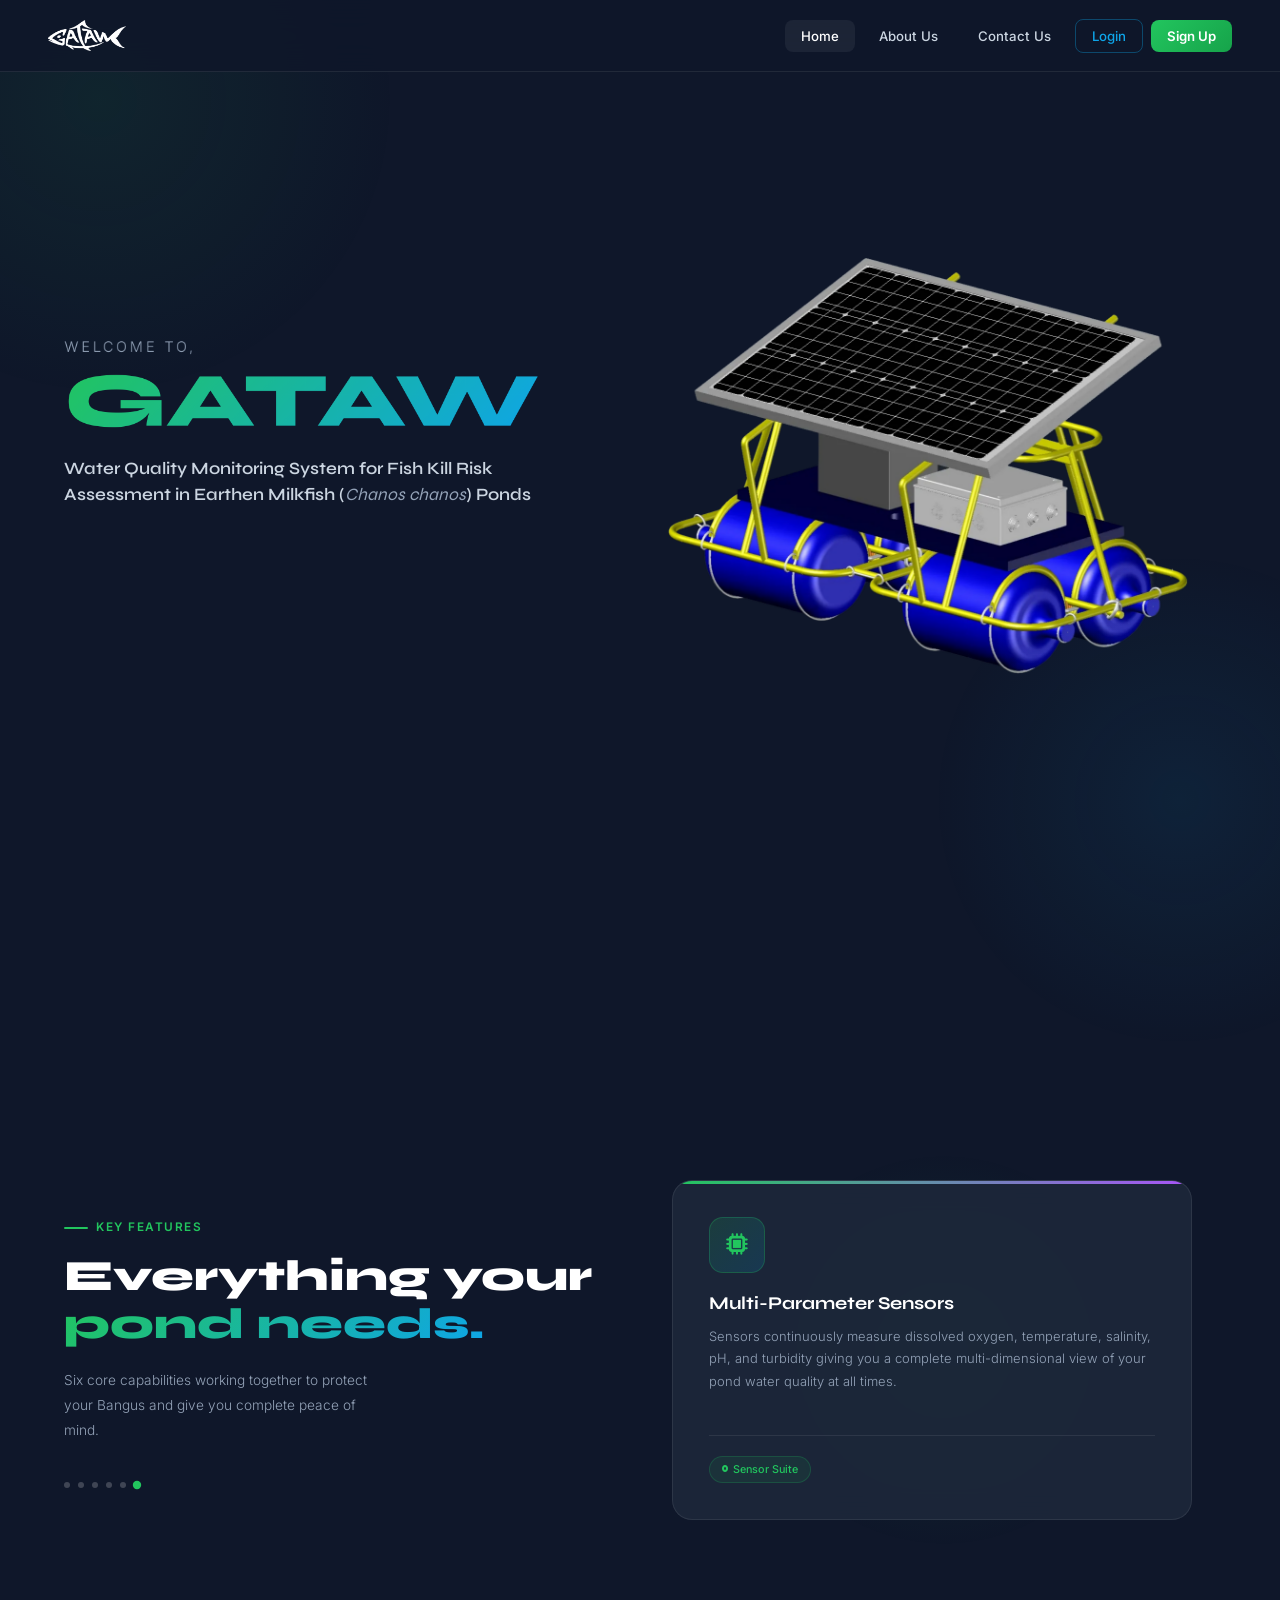
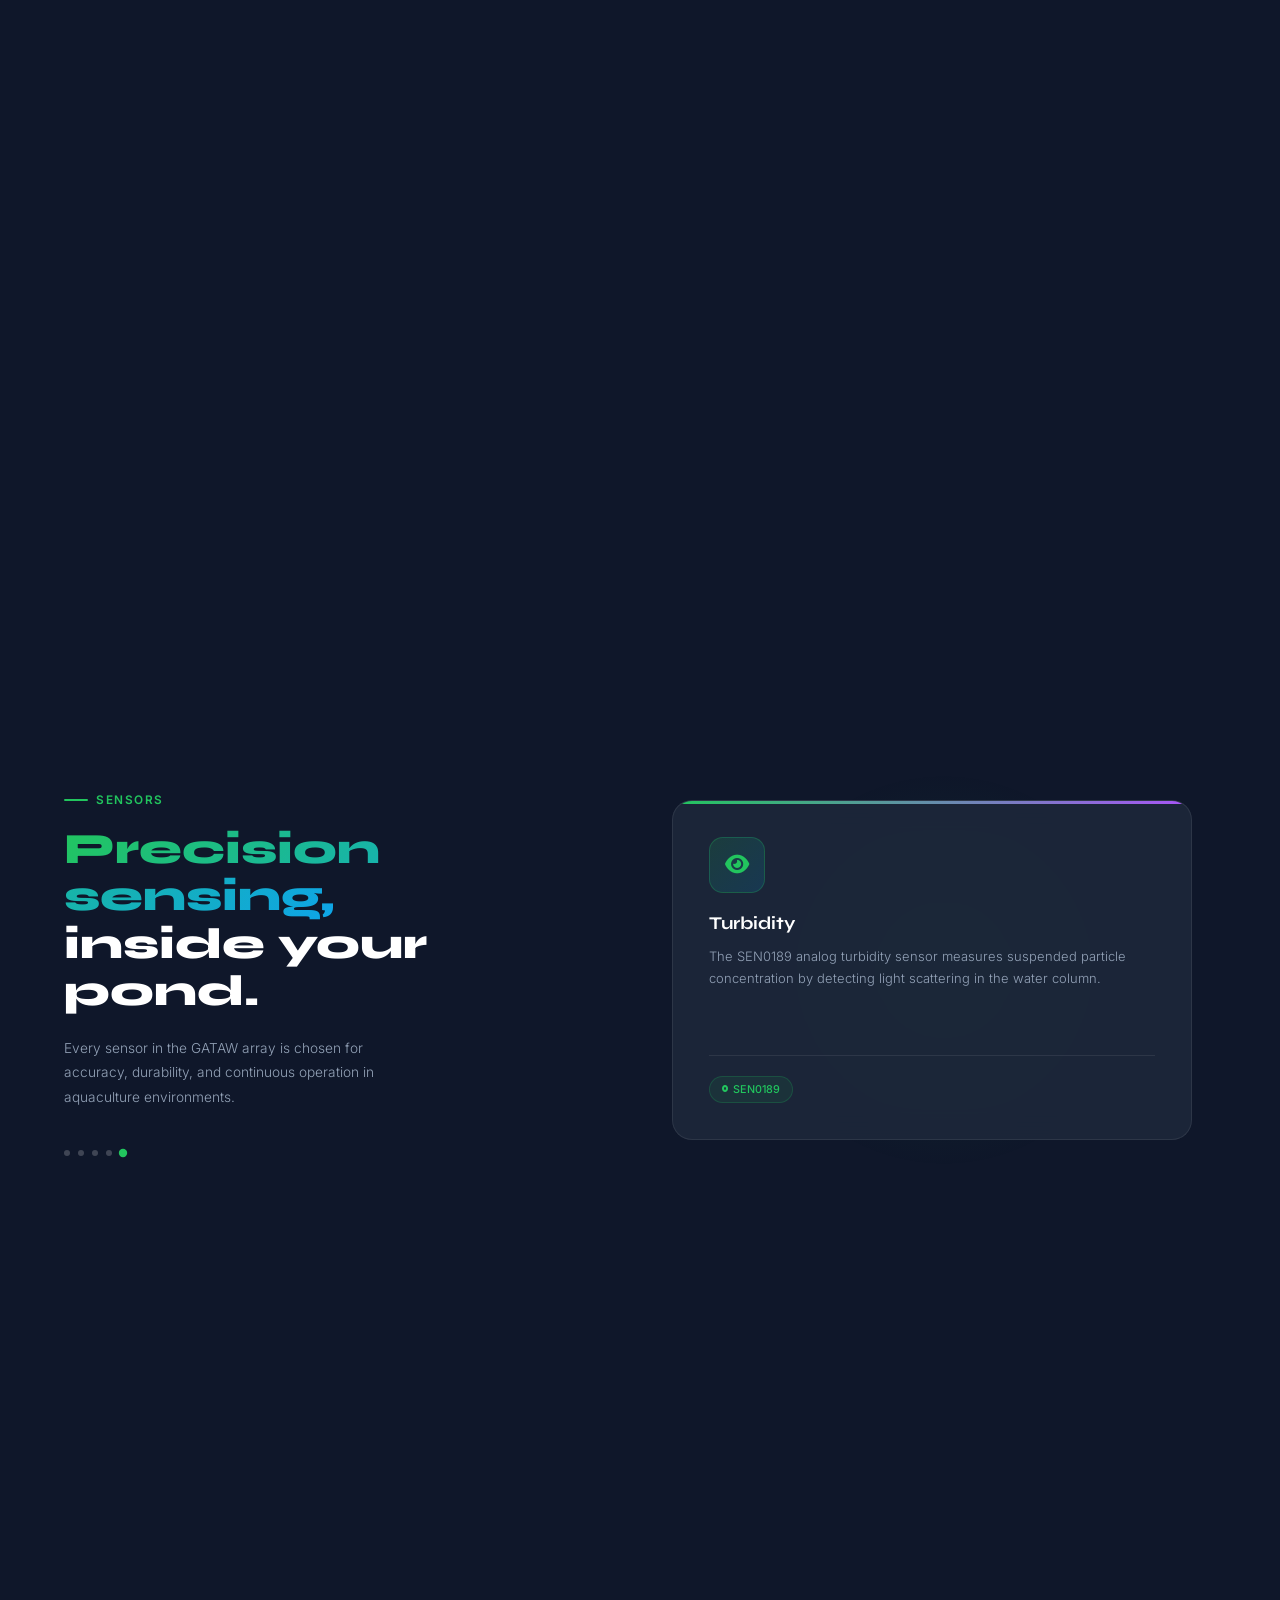
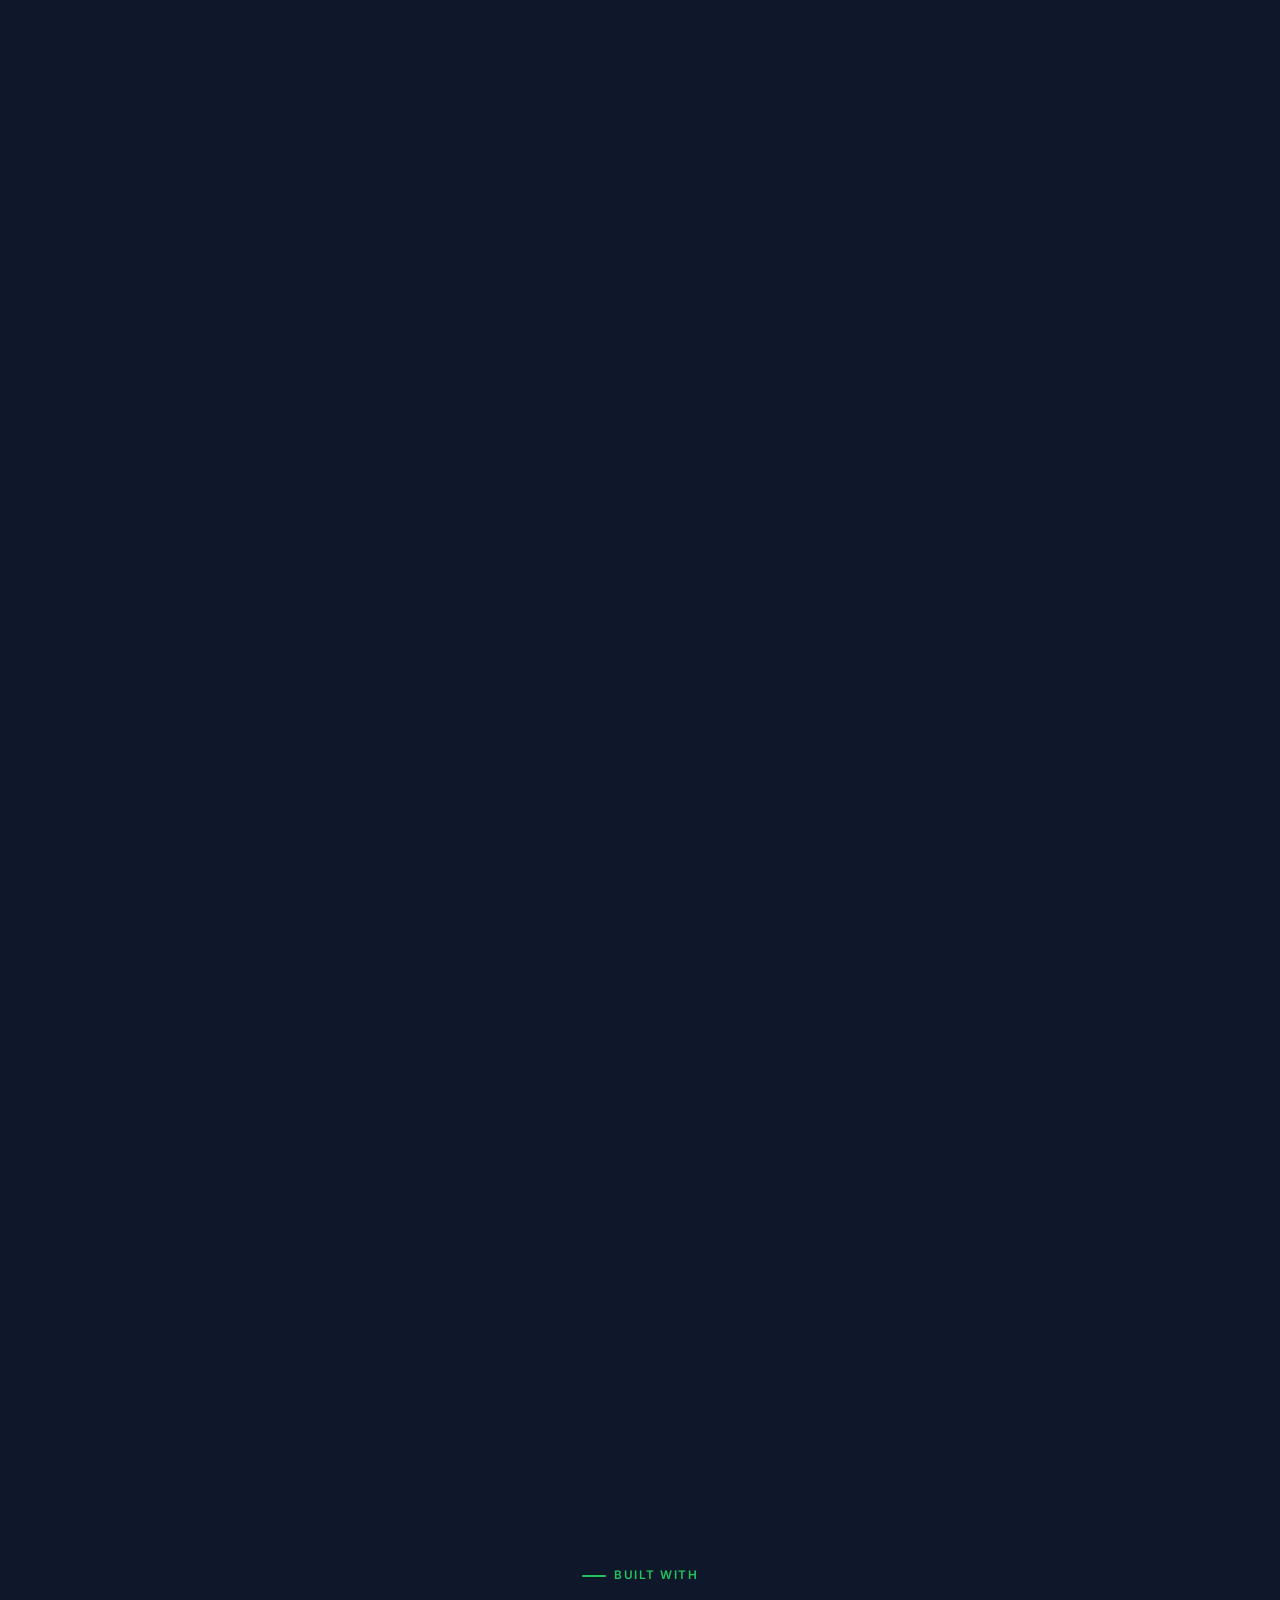
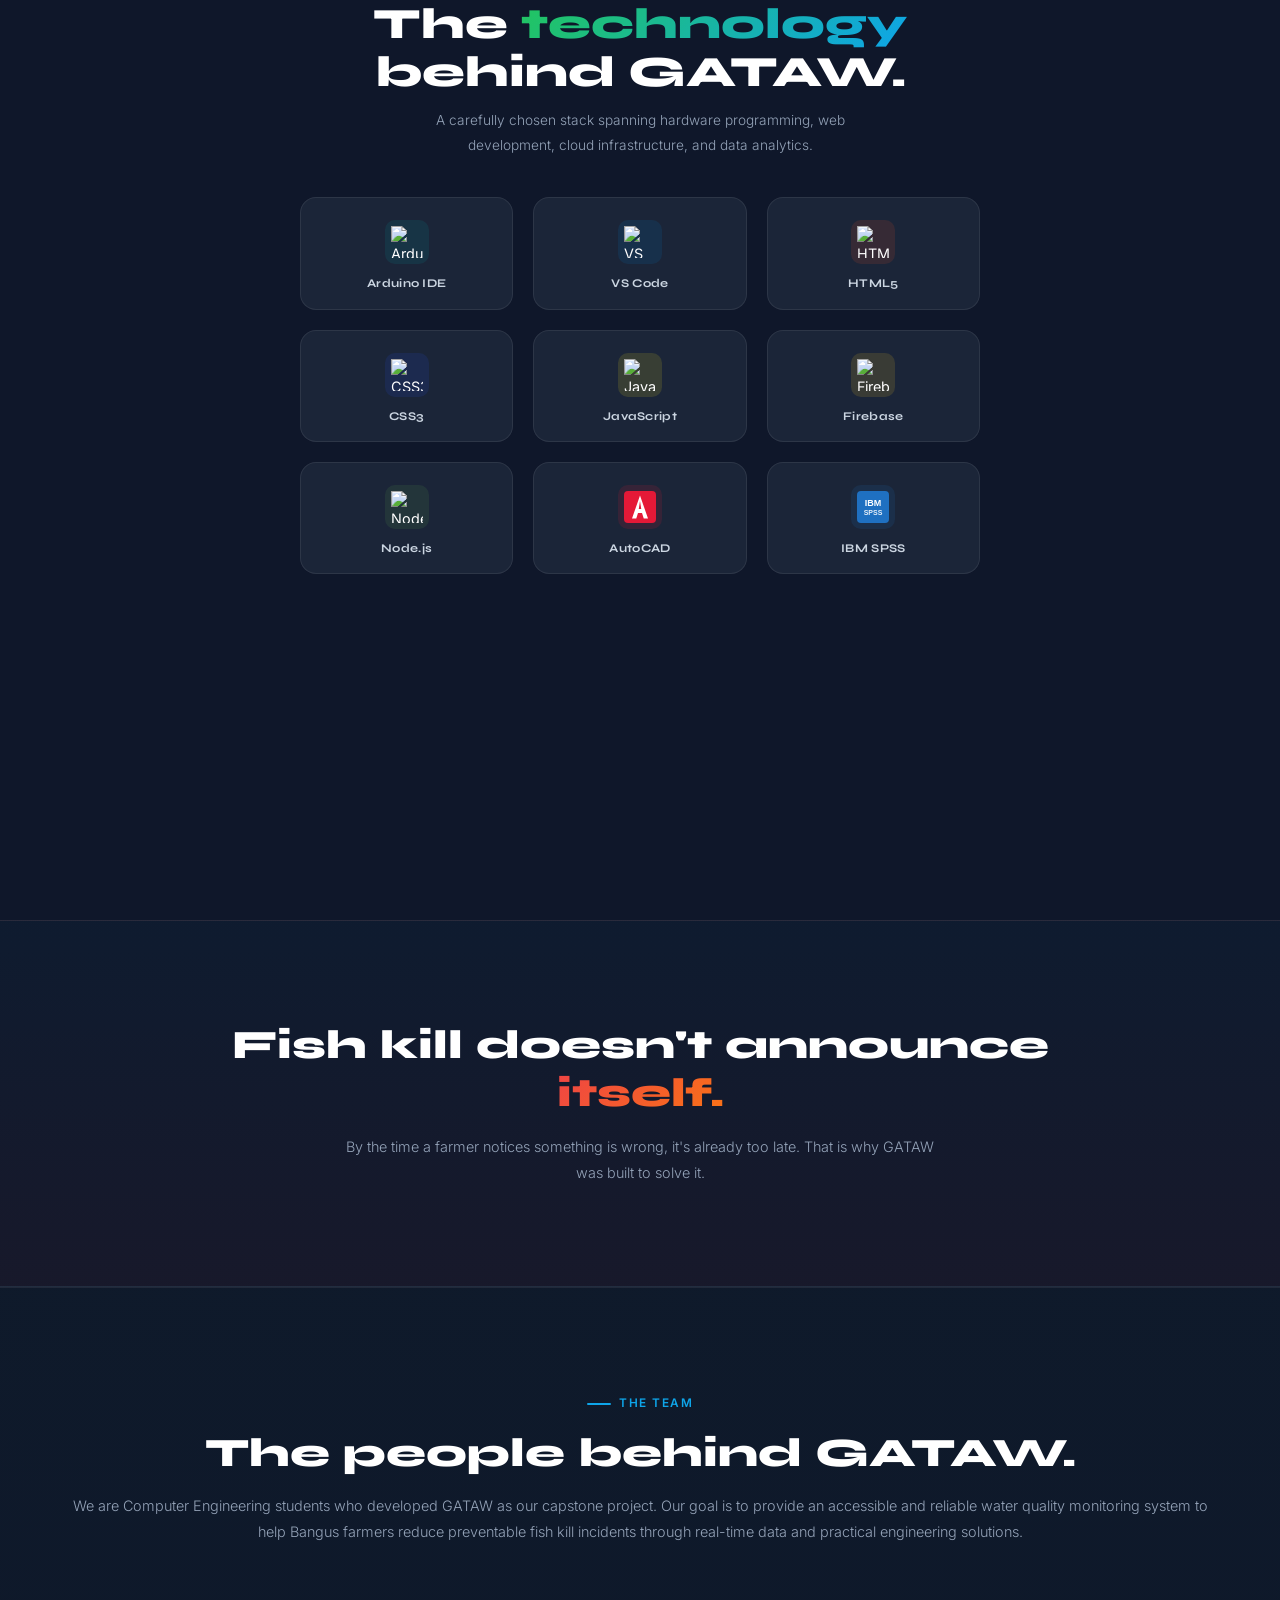
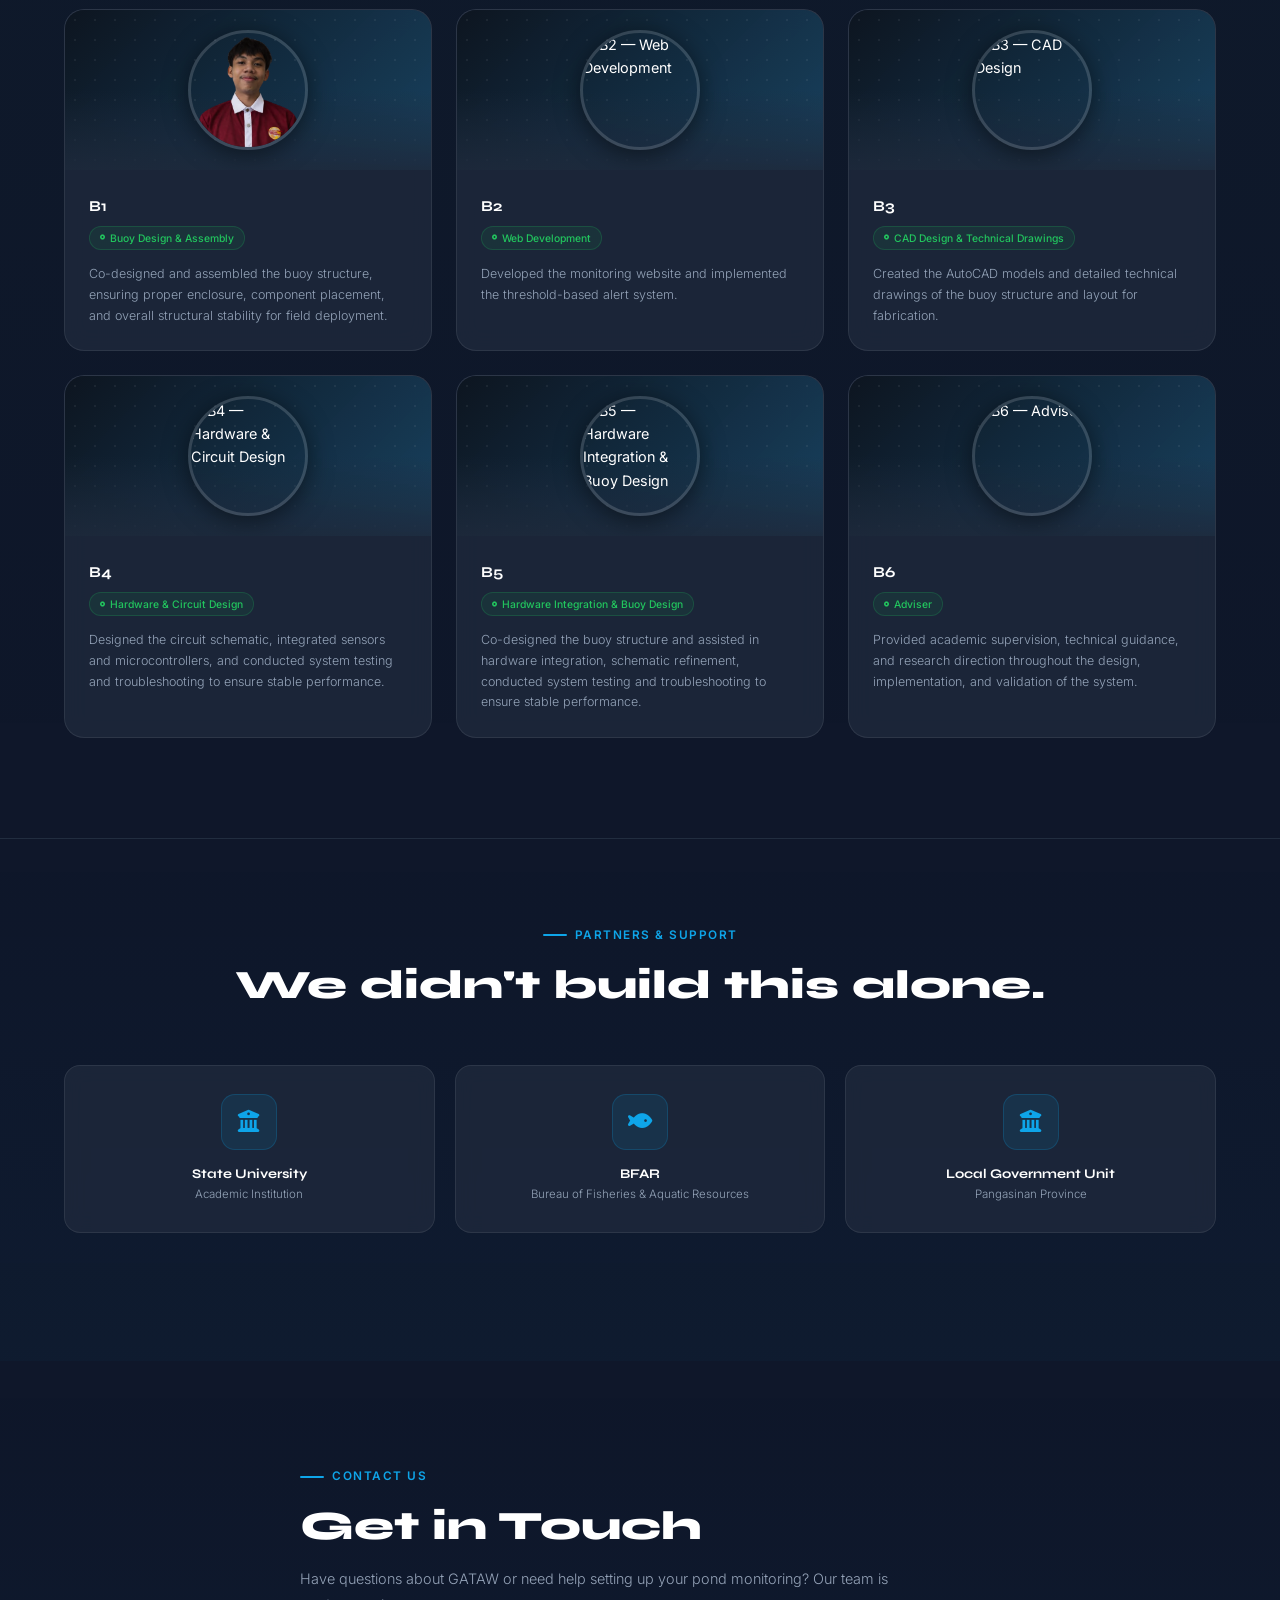
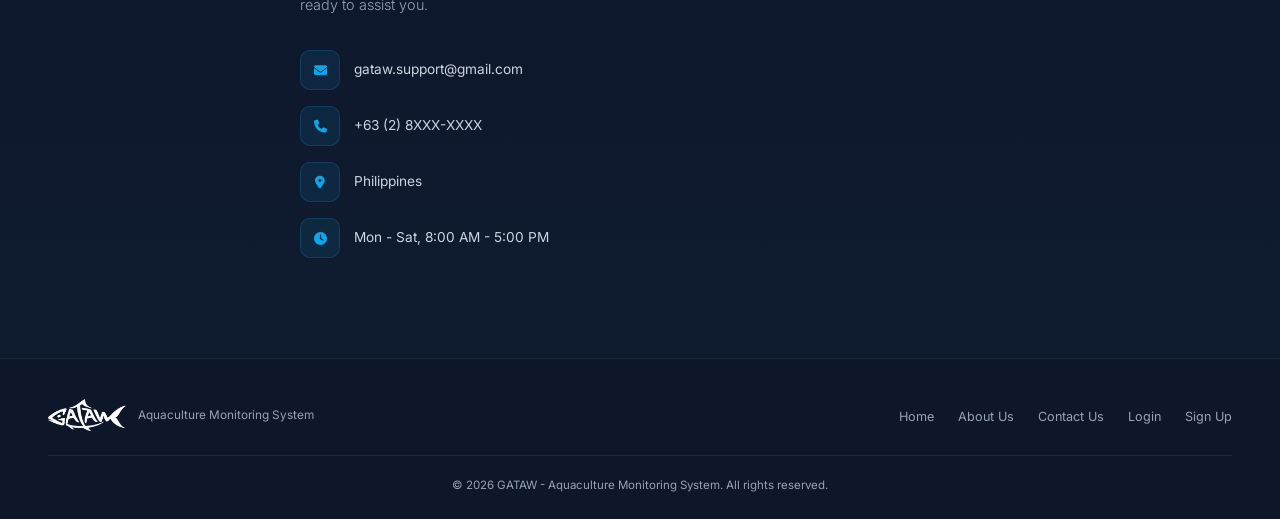
==== index.html @ 5bb20395 "Add files via upload" ====
<!DOCTYPE html>
<html lang="en">
<head>
<meta charset="UTF-8">
<meta name="viewport" content="width=device-width, initial-scale=1.0">
<title>GATAW - Bangus Pond Water Quality Monitoring System</title>
<link rel="stylesheet" href="https://cdnjs.cloudflare.com/ajax/libs/font-awesome/6.5.1/css/all.min.css">
<link href="https://fonts.googleapis.com/css2?family=Syne:wght@400;600;700;800&family=Inter:wght@300;400;500;600&display=swap" rel="stylesheet">
<style>
*, *::before, *::after { margin:0; padding:0; box-sizing:border-box; }
h1,h2,h3,h4,h5,h6,p { text-decoration:none !important; border-bottom:none !important; }
:root {
  --bg-deep:#0f172a; --bg-card:rgba(30,41,59,0.85);
  --green:#22c55e; --green-dark:#16a34a; --blue:#0ea5e9;
  --text:#ffffff; --text-muted:#94a3b8; --text-sub:#cbd5e1;
  --border:rgba(255,255,255,0.08); --nav-h:72px;
  --hero-pad-x: 64px;
  --kf-right-width: 520px;
}
html { scroll-behavior:smooth; font-size:90%; }
body {
  background:var(--bg-deep); color:var(--text);
  font-family:'Inter',sans-serif; font-size:1rem;
  line-height:1.6; overflow-x:hidden;
}
body::before, body::after {
  content:''; position:fixed; border-radius:50%; pointer-events:none; z-index:0;
}
body::before { width:600px; height:600px; top:-200px; left:-200px; background:radial-gradient(circle,rgba(34,197,94,0.08) 0%,transparent 70%); }
body::after  { width:500px; height:500px; bottom:-150px; right:-150px; background:radial-gradient(circle,rgba(14,165,233,0.08) 0%,transparent 70%); }

/* ── SPLASH ── */
#splash {
  position:fixed; inset:0; z-index:9999;
  background:var(--bg-deep);
  display:flex; flex-direction:column; align-items:center; justify-content:center; gap:12px;
  transition:opacity 0.7s ease;
}
#splash.gone { opacity:0; pointer-events:none; }
p#s-welcome,#s-welcome {
  font-family:'Inter',sans-serif; font-size:clamp(1rem,2vw,1.3rem);
  font-weight:300; color:var(--text-muted); letter-spacing:4px; text-transform:uppercase;
  text-decoration:none !important; text-decoration-line:none !important; border-bottom:none !important;
  opacity:0; transform:translateY(16px); transition:opacity 0.5s ease, transform 0.5s ease;
}
#s-welcome.show { opacity:1; transform:translateY(0); }
#s-gataw {
  font-family:'Syne',sans-serif; font-size:clamp(5rem,13vw,9rem);
  font-weight:800; line-height:1; letter-spacing:-2px;
  background:linear-gradient(135deg,var(--green),var(--blue));
  -webkit-background-clip:text; background-clip:text; color:transparent; text-decoration:none;
  opacity:0; transform:translateY(24px); transition:opacity 0.6s ease, transform 0.6s ease;
}
#s-gataw.show { opacity:1; transform:translateY(0); }
#s-bar { display:none; }

/* ── NAVBAR ── */
nav {
  position:fixed; top:0; left:0; right:0; height:var(--nav-h);
  background:rgba(15,23,42,0.85); backdrop-filter:blur(16px);
  border-bottom:1px solid var(--border);
  display:flex; align-items:center; justify-content:space-between;
  padding:0 48px; z-index:100;
  opacity:0; transform:translateY(-100%);
  transition:opacity 0.5s ease, transform 0.5s ease, background 0.3s;
  pointer-events:none;
}
nav.show { opacity:1; transform:translateY(0); pointer-events:all; }
nav.scrolled { background:rgba(15,23,42,0.98); }
.nav-brand { display:flex; align-items:center; gap:12px; text-decoration:none; }
.nav-logo-text {
  font-family:'Syne',sans-serif; font-size:1.6rem; font-weight:800;
  background:linear-gradient(90deg,var(--green),var(--blue));
  -webkit-background-clip:text; background-clip:text; color:transparent; letter-spacing:1px;
}
.nav-links { display:flex; align-items:center; gap:8px; list-style:none; }
.nav-links a {
  text-decoration:none; color:var(--text-sub); font-size:0.92rem; font-weight:500;
  padding:8px 16px; border-radius:8px; transition:color 0.2s, background 0.2s;
}
.nav-links a:hover,.nav-links a.active { color:var(--text); background:rgba(255,255,255,0.06); }
.nav-links .nav-login { color:var(--blue); border:1px solid rgba(14,165,233,0.35); }
.nav-links .nav-login:hover { background:rgba(14,165,233,0.1); color:var(--text); }
.nav-links .nav-signup { background:linear-gradient(135deg,var(--green),var(--green-dark)); color:#fff; font-weight:600; }
.nav-links .nav-signup:hover { background:linear-gradient(135deg,var(--green-dark),#15803d); }
.hamburger { display:none; flex-direction:column; gap:5px; background:none; border:none; cursor:pointer; padding:4px; }
.hamburger span { width:24px; height:2px; background:var(--text-sub); border-radius:2px; transition:0.3s; }

/* ── HOME ── */
#home {
  min-height:100vh; display:flex; align-items:center;
  padding:calc(var(--nav-h) + 40px) var(--hero-pad-x) 80px;
  max-width:1300px; margin:0 auto; box-sizing:border-box; width:100%;
}
.hero-left { flex:1; display:flex; flex-direction:column; align-items:flex-start; }
.hero-right { flex:1; display:flex; align-items:center; justify-content:center; }
h5.hero-welcome,.hero-welcome {
  font-family:'Inter',sans-serif; font-size:1rem; font-weight:300;
  color:var(--text-muted); letter-spacing:3px; text-transform:uppercase;
  text-decoration:none !important; text-decoration-line:none !important; border-bottom:none !important;
  margin-bottom:4px; opacity:0; will-change:opacity;
}
h5.hero-welcome.landed,.hero-welcome.landed { opacity:1; transition:none; }
.hero-title {
  font-family:'Syne',sans-serif; font-size:clamp(3.5rem,6vw,5.5rem);
  font-weight:800; line-height:0.95; margin-bottom:20px;
  background:linear-gradient(135deg,var(--green),var(--blue));
  -webkit-background-clip:text; background-clip:text; color:transparent; text-decoration:none;
  letter-spacing:-1px; opacity:0; will-change:opacity;
}
.hero-title.landed { opacity:1; transition:none; }
.hero-subtitle {
  font-family:'Syne',sans-serif; font-size:clamp(1rem,1.8vw,1.2rem);
  color:var(--text-sub); font-weight:600; line-height:1.5;
  margin-bottom:36px; max-width:480px;
  opacity:0; transform:translateY(12px); transition:opacity 0.6s ease, transform 0.6s ease;
}
.hero-subtitle em { font-style:italic; color:var(--text-muted); font-weight:400; }
.hero-subtitle.show { opacity:1; transform:translateY(0); }
.hero-cta {
  display:flex; gap:16px; flex-wrap:wrap;
  opacity:0; transform:translateY(12px); transition:opacity 0.6s ease, transform 0.6s ease;
}
.hero-cta.show { opacity:1; transform:translateY(0); }
.hero-img {
  width:100%; max-width:var(--kf-right-width); object-fit:contain; display:block;
  opacity:0; transform:translateX(40px); transition:opacity 0.7s ease, transform 0.7s ease;
}
.hero-img.show { opacity:1; transform:translateX(0); }
.btn-primary {
  display:inline-flex; align-items:center; gap:10px;
  background:linear-gradient(135deg,var(--green),var(--green-dark));
  color:#fff; padding:14px 32px; border-radius:10px;
  font-size:0.97rem; font-weight:600; text-decoration:none;
  transition:transform 0.2s, box-shadow 0.2s;
}
.btn-primary:hover { transform:translateY(-2px); box-shadow:0 6px 24px rgba(34,197,94,0.35); }
.btn-secondary {
  display:inline-flex; align-items:center; gap:10px;
  background:transparent; color:var(--blue); padding:14px 32px; border-radius:10px;
  font-size:0.97rem; font-weight:600; text-decoration:none;
  border:1px solid rgba(14,165,233,0.4); transition:transform 0.2s, background 0.2s;
}
.btn-secondary:hover { transform:translateY(-2px); background:rgba(14,165,233,0.08); }
.scroll-indicator {
  position:fixed; bottom:32px; left:50%; transform:translateX(-50%);
  display:flex; flex-direction:column; align-items:center; gap:6px;
  color:var(--text-muted); font-size:0.78rem; text-decoration:none;
  z-index:50; opacity:0; transition:opacity 0.5s ease; pointer-events:none;
}
.scroll-indicator.show { opacity:1; pointer-events:all; }
.scroll-indicator .arrow {
  width:28px; height:28px; border:1px solid rgba(255,255,255,0.15);
  border-radius:50%; display:flex; align-items:center; justify-content:center;
  animation:bounce 2s ease-in-out infinite;
}
@keyframes bounce { 0%,100%{transform:translateY(0)} 50%{transform:translateY(5px)} }

/* ── STICKY SCROLL ZONE (desktop) ── */
#ss-scroll-zone { position:relative; z-index:1; }
.ss-sticky-wrap { position:relative; }
.ss-panel {
  position:sticky; top:0; height:100vh;
  display:flex; align-items:center; justify-content:center;
  pointer-events:all; z-index:10; overflow:hidden;
}
.ss-inner {
  width:100%; max-width:1300px; padding:0 var(--hero-pad-x);
  display:flex; align-items:center; gap:64px;
}
.ss-left { flex:1; }
.ss-right {
  flex:1; position:relative; height:100vh;
  display:flex; align-items:center; overflow:hidden;
}
.ss-eyebrow {
  display:inline-flex; align-items:center; gap:8px; color:var(--green);
  font-size:0.82rem; font-weight:600; letter-spacing:1.5px; text-transform:uppercase; margin-bottom:16px;
}
.ss-eyebrow::before { content:''; width:24px; height:2px; background:var(--green); border-radius:2px; }
.ss-heading { font-family:'Syne',sans-serif; font-size:clamp(2rem,3.5vw,3rem); font-weight:800; line-height:1.1; margin-bottom:20px; }
.ss-heading span { background:linear-gradient(135deg,var(--green),var(--blue)); -webkit-background-clip:text; background-clip:text; color:transparent; }
.ss-desc { color:var(--text-muted); font-size:0.95rem; line-height:1.8; font-weight:300; margin-bottom:40px; max-width:320px; }
.ss-cards-viewport {
  position:absolute; left:0; width:100%; max-width:var(--kf-right-width); height:340px;
}
.ss-card {
  position:absolute; inset:0; background:var(--bg-card); border:1px solid var(--border);
  border-radius:20px; padding:36px; backdrop-filter:blur(16px); pointer-events:all;
  display:flex; flex-direction:column;
  height:340px; overflow:hidden;
  opacity:0; transform:translateY(60px) scale(0.96);
  transition:opacity 0.55s cubic-bezier(0.22,1,0.36,1),transform 0.55s cubic-bezier(0.22,1,0.36,1),border-color 0.3s ease;
}
.ss-card.card-enter { opacity:1; transform:translateY(0) scale(1); }
.ss-card.card-exit  { opacity:0; transform:translateY(-60px) scale(0.96); transition-duration:0.35s; }
.ss-card::before {
  content:''; position:absolute; top:0; left:0; right:0; height:3px; border-radius:20px 20px 0 0;
  background:var(--card-accent,linear-gradient(90deg,var(--green),var(--blue)));
}
.ss-card:hover { border-color:rgba(14,165,233,0.3); }
.ss-card-top { display:flex; align-items:flex-start; }
.ss-card-icon {
  width:56px; height:56px;
  background:linear-gradient(135deg,rgba(34,197,94,0.15),rgba(14,165,233,0.15));
  border:1px solid rgba(34,197,94,0.25); border-radius:14px;
  display:flex; align-items:center; justify-content:center; font-size:1.5rem; color:var(--green);
}
.ss-card-body { flex:1; padding:20px 0 0; overflow:hidden; }
.ss-card h3 { font-family:'Syne',sans-serif; font-size:1.25rem; font-weight:700; margin-bottom:10px; line-height:1.2; }
.ss-card p { color:var(--text-muted); font-size:0.9rem; line-height:1.75; font-weight:300;
  display:-webkit-box; -webkit-line-clamp:4; -webkit-box-orient:vertical; overflow:hidden; }
.ss-card-footer { display:flex; align-items:center; gap:8px; padding-top:20px; border-top:1px solid var(--border); margin-top:auto; flex-shrink:0; }
.ss-card-tag {
  display:inline-flex; align-items:center; gap:5px;
  background:rgba(34,197,94,0.08); border:1px solid rgba(34,197,94,0.2);
  color:var(--green); padding:4px 12px; border-radius:99px; font-size:0.75rem; font-weight:500;
}
.ss-bg-glow {
  position:absolute; width:400px; height:400px; border-radius:50%; pointer-events:none;
  top:50%; left:50%; transform:translate(-50%,-50%);
  background:radial-gradient(circle,rgba(34,197,94,0.07) 0%,transparent 70%);
  transition:background 0.6s ease; z-index:0;
}
.ss-progress-dots {
  display:flex; gap:8px;
}
.ss-dot {
  width:6px; height:6px; border-radius:50%;
  background:rgba(255,255,255,0.2); transition:background 0.3s, transform 0.3s;
}
.ss-dot.active { background:var(--green); transform:scale(1.4); }

/* Tech panel */
.tech-inner {
  width:100%; max-width:860px; padding:0 var(--hero-pad-x);
  display:flex; flex-direction:column; align-items:center;
}
.tech-grid {
  display:grid; grid-template-columns:repeat(3,1fr); gap:20px;
  width:100%; max-width:680px; margin:0 auto;
}
.tech-item {
  background:var(--bg-card); border:1px solid var(--border); border-radius:16px;
  padding:22px 16px 18px; display:flex; flex-direction:column; align-items:center; gap:12px;
  backdrop-filter:blur(12px); position:relative; overflow:hidden;
  opacity:0; transform:translateY(24px);
  transition:opacity 0.5s ease calc(var(--i)*80ms),
              transform 0.5s ease calc(var(--i)*80ms),
              border-color 0.3s, box-shadow 0.3s;
}
.tech-item.ti-visible { opacity:1; transform:translateY(0); }
.tech-item:hover { border-color:rgba(34,197,94,0.35); transform:translateY(-4px); box-shadow:0 8px 32px rgba(34,197,94,0.1); }
.tech-item::before {
  content:''; position:absolute; top:0; left:0; right:0; height:2px;
  background:var(--tech-accent,linear-gradient(90deg,var(--green),var(--blue)));
  opacity:0; transition:opacity 0.3s;
}
.tech-item:hover::before { opacity:1; }
.tech-logo { width:44px; height:44px; display:flex; align-items:center; justify-content:center; flex-shrink:0; }
.tech-logo svg,.tech-logo img { width:100%; height:100%; object-fit:contain; }
.tech-name { font-family:'Syne',sans-serif; font-size:0.82rem; font-weight:700; color:var(--text-sub); text-align:center; line-height:1.2; letter-spacing:0.3px; }

/* ── ABOUT ── */
#about { position:relative; z-index:1; overflow:hidden; }
.section-label {
  display:inline-flex; align-items:center; gap:8px; color:var(--blue);
  font-size:0.82rem; font-weight:600; letter-spacing:1.5px; text-transform:uppercase; margin-bottom:16px;
}
.section-label::before { content:''; width:24px; height:2px; background:var(--blue); border-radius:2px; }
.section-title { font-family:'Syne',sans-serif; font-size:clamp(1.8rem,3.5vw,2.8rem); font-weight:800; line-height:1.2; margin-bottom:16px; }
.section-desc { color:var(--text-muted); font-size:1rem; max-width:600px; font-weight:300; line-height:1.8; }
.about-problem {
  background:linear-gradient(180deg,rgba(14,165,233,0.03),rgba(239,68,68,0.04));
  border-top:1px solid var(--border); border-bottom:1px solid var(--border);
  padding:100px var(--hero-pad-x);
}
.about-problem-inner { max-width:100%; margin:0 auto; }
.problem-header { text-align:center; }
.problem-header .section-label { color:#f97316; justify-content:center; }
.problem-header .section-label::before { background:#f97316; }
.problem-header .section-title span { background:linear-gradient(135deg,#ef4444,#f97316); -webkit-background-clip:text; background-clip:text; color:transparent; }
.problem-header .section-desc { margin:0 auto; text-align:center; }
.about-team {
  background:linear-gradient(180deg,rgba(34,197,94,0.02),transparent);
  border-top:1px solid var(--border); padding:100px var(--hero-pad-x);
}
.about-team-inner { max-width:100%; margin:0 auto; }
.team-header { text-align:center; margin-bottom:64px; }
.team-header .section-label { justify-content:center; }
.team-header .section-desc { margin:12px auto 0; text-align:center; max-width:100%; }
.team-grid { display:grid; grid-template-columns:repeat(3,1fr); gap:24px; }
.team-card {
  background:var(--bg-card); border:1px solid var(--border);
  border-radius:20px; overflow:hidden; backdrop-filter:blur(12px);
  transition:border-color 0.3s, transform 0.3s;
}
.team-card:hover { border-color:rgba(34,197,94,0.3); transform:translateY(-6px); }

/* ── TEAM AVATAR — gradient background + circular photo ── */
.team-avatar {
  width:100%; height:160px;
  position:relative;
  background:linear-gradient(135deg,#0d1520,rgba(14,165,233,0.22));
  display:flex; align-items:center; justify-content:center;
  overflow:hidden;
}
/* dot-grid texture overlay */
.team-avatar::before {
  content:''; position:absolute; inset:0;
  background-image:radial-gradient(circle, rgba(255,255,255,0.06) 1px, transparent 1px);
  background-size:20px 20px;
  pointer-events:none; z-index:0;
}
/* bottom fade into card body */
.team-avatar::after {
  content:''; position:absolute; inset:0;
  background:linear-gradient(180deg, transparent 50%, rgba(30,41,59,0.85) 100%);
  pointer-events:none; z-index:0;
}
.team-avatar img {
  width:120px; height:120px;
  object-fit:cover;
  object-position:center center;
  display:block;
  border-radius:50%;
  border:3px solid rgba(255,255,255,0.15);
  box-shadow:0 4px 24px rgba(0,0,0,0.5);
  position:relative; z-index:1;
  transition:transform 0.4s ease, box-shadow 0.3s ease, border-color 0.3s ease;
}
.team-card:hover .team-avatar img {
  transform:scale(1.05);
  box-shadow:0 6px 28px rgba(34,197,94,0.35);
  border-color:rgba(34,197,94,0.6);
}

.team-info { padding:24px; }
.team-info h3 { font-family:'Syne',sans-serif; font-size:1.05rem; font-weight:700; margin-bottom:4px; }
.team-role {
  display:inline-flex; align-items:center; gap:5px;
  background:rgba(34,197,94,0.08); border:1px solid rgba(34,197,94,0.2);
  color:var(--green); padding:3px 10px; border-radius:99px; font-size:0.72rem; font-weight:500;
  margin-bottom:14px;
}
.team-info p { color:var(--text-muted); font-size:0.87rem; line-height:1.65; font-weight:300; }
.about-timeline { padding:100px var(--hero-pad-x); max-width:1200px; margin:0 auto; }
.timeline-header { text-align:center; margin-bottom:72px; }
.timeline-header .section-label { justify-content:center; }
.timeline-track { position:relative; padding:0 0 0 48px; max-width:780px; margin:0 auto; }
.timeline-track::before {
  content:''; position:absolute; left:15px; top:0; bottom:0; width:2px;
  background:linear-gradient(180deg,var(--green),var(--blue),rgba(255,255,255,0.05));
}
.tl-item { position:relative; margin-bottom:48px; padding-left:32px; }
.tl-item:last-child { margin-bottom:0; }
.tl-dot {
  position:absolute; left:-41px; top:4px;
  width:16px; height:16px; border-radius:50%;
  border:2px solid var(--green); background:var(--bg-deep);
  box-shadow:0 0 0 4px rgba(34,197,94,0.12);
  transition:background 0.3s, box-shadow 0.3s;
}
.tl-item:hover .tl-dot { background:var(--green); box-shadow:0 0 0 6px rgba(34,197,94,0.2),0 0 20px rgba(34,197,94,0.3); }
.tl-dot.done { background:var(--green); }
.tl-phase { font-size:0.72rem; font-weight:600; letter-spacing:2px; text-transform:uppercase; color:var(--green); margin-bottom:4px; }
.tl-body {
  background:var(--bg-card); border:1px solid var(--border);
  border-radius:14px; padding:24px 28px; backdrop-filter:blur(10px); transition:border-color 0.3s;
}
.tl-item:hover .tl-body { border-color:rgba(34,197,94,0.25); }
.tl-body h3 { font-family:'Syne',sans-serif; font-size:1.05rem; font-weight:700; margin-bottom:8px; }
.tl-body p { color:var(--text-muted); font-size:0.88rem; line-height:1.7; font-weight:300; }
.tl-badge {
  display:inline-flex; align-items:center; gap:5px;
  background:rgba(34,197,94,0.08); border:1px solid rgba(34,197,94,0.2);
  color:var(--green); padding:2px 10px; border-radius:99px; font-size:0.7rem; font-weight:500; margin-top:10px;
}
.tl-badge.current { background:rgba(234,179,8,0.1); border-color:rgba(234,179,8,0.3); color:#eab308; }
.tl-badge.upcoming { background:rgba(14,165,233,0.08); border-color:rgba(14,165,233,0.2); color:var(--blue); }
.about-partners {
  background:linear-gradient(180deg,transparent,rgba(14,165,233,0.03));
  border-top:1px solid var(--border); padding:80px var(--hero-pad-x);
}
.about-partners-inner { max-width:100%; margin:0 auto; }
.partners-header { text-align:center; margin-bottom:56px; }
.partners-header .section-label { justify-content:center; }
.partners-grid { display:grid; grid-template-columns:repeat(3,1fr); gap:20px; margin-bottom:48px; }
.partner-card {
  background:var(--bg-card); border:1px solid var(--border);
  border-radius:16px; padding:28px 24px; backdrop-filter:blur(10px);
  display:flex; flex-direction:column; align-items:center; gap:14px; text-align:center;
  transition:border-color 0.3s, transform 0.3s;
}
.partner-card:hover { border-color:rgba(14,165,233,0.3); transform:translateY(-4px); }
.partner-logo-wrap {
  width:56px; height:56px; border-radius:14px;
  background:rgba(14,165,233,0.1); border:1px solid rgba(14,165,233,0.2);
  display:flex; align-items:center; justify-content:center; font-size:1.5rem; color:var(--blue);
}
.partner-name { font-family:'Syne',sans-serif; font-size:0.92rem; font-weight:700; }
.partner-type { color:var(--text-muted); font-size:0.8rem; font-weight:300; }
.ack-box {
  background:var(--bg-card); border:1px solid rgba(34,197,94,0.15);
  border-radius:16px; padding:32px 40px; text-align:center; backdrop-filter:blur(10px);
}
.ack-box p { color:var(--text-muted); font-size:0.92rem; line-height:1.8; font-weight:300; }
.ack-box p strong { color:var(--text); font-weight:500; }

/* ── CONTACT ── */
#contact { padding:100px var(--hero-pad-x); background:linear-gradient(180deg,transparent,rgba(14,165,233,0.03)); position:relative; z-index:1; }
.contact-inner { max-width:680px; margin:0 auto; display:grid; grid-template-columns:1fr; gap:0; align-items:start; }
.contact-left .section-desc { margin-bottom:32px; }
.contact-info-list { list-style:none; display:flex; flex-direction:column; gap:16px; }
.contact-info-list li { display:flex; align-items:center; gap:14px; color:var(--text-sub); font-size:0.95rem; }
.contact-info-list i { width:40px; height:40px; background:rgba(14,165,233,0.1); border:1px solid rgba(14,165,233,0.2); border-radius:10px; display:flex; align-items:center; justify-content:center; color:var(--blue); font-size:0.95em; flex-shrink:0; }

/* ── FOOTER ── */
footer { position:relative; z-index:1; background:rgba(15,23,42,0.95); border-top:1px solid var(--border); padding:40px 48px 24px; }
.footer-inner {
  max-width:100%; margin:0 auto; display:flex; justify-content:space-between;
  align-items:center; flex-wrap:wrap; gap:20px;
  padding-bottom:24px; border-bottom:1px solid var(--border); margin-bottom:20px;
}
.footer-brand { display:flex; align-items:center; gap:12px; }
.footer-brand-text { font-family:'Syne',sans-serif; font-size:1.4rem; font-weight:800; background:linear-gradient(90deg,var(--green),var(--blue)); -webkit-background-clip:text; background-clip:text; color:transparent; }
.footer-brand p { color:var(--text-muted); font-size:0.82rem; }
.footer-nav { display:flex; gap:24px; list-style:none; }
.footer-nav a { color:var(--text-muted); text-decoration:none; font-size:0.88rem; transition:color 0.2s; }
.footer-nav a:hover { color:var(--text); }
.footer-copy { max-width:1100px; margin:0 auto; text-align:center; color:var(--text-muted); font-size:0.8rem; }

/* ── REVEAL ON SCROLL ── */
.reveal { opacity:0; transform:translateY(36px); transition:opacity 0.7s cubic-bezier(0.22,1,0.36,1), transform 0.7s cubic-bezier(0.22,1,0.36,1); }
.reveal.is-visible { opacity:1; transform:translateY(0); }

/* ── PANEL REVEAL ── */
.ss-panel .ss-eyebrow,.ss-panel .ss-heading,.ss-panel .ss-desc,.ss-panel .ss-progress-dots,
.tech-inner .ss-eyebrow,.tech-inner .ss-heading,.tech-inner .ss-desc {
  opacity:0; transform:translateY(22px); transition:opacity 0.65s ease, transform 0.65s ease;
}
.ss-panel.panel-revealed .ss-eyebrow,.ss-panel.panel-revealed .ss-heading,
.ss-panel.panel-revealed .ss-desc,.ss-panel.panel-revealed .ss-progress-dots { opacity:1; transform:translateY(0); }
.ss-panel.panel-revealed .ss-eyebrow { transition-delay:0ms; }
.ss-panel.panel-revealed .ss-heading { transition-delay:100ms; }
.ss-panel.panel-revealed .ss-desc    { transition-delay:200ms; }
.ss-panel.panel-revealed .ss-progress-dots { transition-delay:300ms; }
.ss-cards-viewport {
  opacity:0; transform:translateX(40px);
  transition:opacity 0.7s ease 0.25s, transform 0.7s ease 0.25s;
}
.ss-panel.panel-revealed .ss-cards-viewport { opacity:1; transform:translateX(0); }
#techPanel.panel-revealed .ss-eyebrow { opacity:1; transform:translateY(0); transition-delay:0ms; }
#techPanel.panel-revealed .ss-heading { opacity:1; transform:translateY(0); transition-delay:100ms; }
#techPanel.panel-revealed .ss-desc    { opacity:1; transform:translateY(0); transition-delay:200ms; }


/* ═══════════════════════════════════════════════════
   MOBILE SWIPE CAROUSEL
   ═══════════════════════════════════════════════════ */
.mobile-section {
  display: none;
  padding: 60px 20px;
  position: relative;
  z-index: 1;
}
.mobile-section-header { margin-bottom: 28px; }
.mobile-section-header .ss-eyebrow { opacity: 1; transform: none; margin-bottom: 10px; }
.mobile-section-header .ss-heading { opacity: 1; transform: none; font-size: clamp(1.8rem, 6vw, 2.4rem); margin-bottom: 10px; }
.mobile-section-header .ss-desc { opacity: 1; transform: none; font-size: 0.9rem; margin-bottom: 0; max-width: 100%; }
.mobile-carousel { position: relative; overflow: hidden; border-radius: 20px; touch-action: pan-y; user-select: none; -webkit-user-select: none; }
.mobile-carousel-track { display: flex; transition: transform 0.38s cubic-bezier(0.25, 0.46, 0.45, 0.94); will-change: transform; }
.mobile-carousel .ss-card { position: relative; inset: auto; flex: 0 0 100%; width: 100%; height: auto; min-height: 280px; opacity: 1 !important; transform: none !important; transition: border-color 0.3s; border-radius: 0; }
.mobile-carousel-nav { display: flex; align-items: center; justify-content: space-between; margin-top: 16px; padding: 0 4px; }
.mobile-carousel-counter { font-family: 'Syne', sans-serif; font-size: 0.78rem; font-weight: 700; color: var(--text-muted); letter-spacing: 1px; }
.mobile-carousel-counter span { color: var(--green); }
.mobile-dots { display: flex; gap: 6px; align-items: center; }
.mobile-dot { width: 6px; height: 6px; border-radius: 50%; background: rgba(255,255,255,0.18); transition: background 0.3s, transform 0.3s, width 0.3s; flex-shrink: 0; }
.mobile-dot.active { background: var(--green); transform: scale(1.3); width: 18px; border-radius: 4px; }
.mobile-carousel-arrows { display: flex; gap: 8px; }
.mc-arrow { width: 36px; height: 36px; border-radius: 50%; background: rgba(255,255,255,0.06); border: 1px solid var(--border); color: var(--text-muted); display: flex; align-items: center; justify-content: center; font-size: 0.75rem; cursor: pointer; transition: background 0.2s, border-color 0.2s, color 0.2s; -webkit-tap-highlight-color: transparent; }
.mc-arrow:active, .mc-arrow:hover { background: rgba(34,197,94,0.12); border-color: rgba(34,197,94,0.35); color: var(--green); }
.mc-arrow:disabled { opacity: 0.3; pointer-events: none; }
.swipe-hint { display: flex; align-items: center; gap: 6px; margin-top: 10px; justify-content: center; color: var(--text-muted); font-size: 0.72rem; opacity: 1; transition: opacity 0.5s ease; }
.swipe-hint.hidden { opacity: 0; pointer-events: none; }
.swipe-hint i { font-size: 0.85rem; }
.mobile-tech-section { display: none; padding: 60px 20px; position: relative; z-index: 1; }
.mobile-tech-grid { display: grid; grid-template-columns: repeat(3, 1fr); gap: 12px; margin-top: 28px; }
.mobile-tech-grid .tech-item { opacity: 1; transform: none; padding: 16px 10px 14px; gap: 8px; }
.mobile-tech-grid .tech-logo { width: 36px; height: 36px; }
.mobile-tech-grid .tech-name { font-size: 0.72rem; }
.mobile-carousel-track .ss-card:first-child { border-radius: 20px 0 0 20px; }
.mobile-carousel-track .ss-card:last-child { border-radius: 0 20px 20px 0; }
.mobile-carousel-track .ss-card:only-child { border-radius: 20px; }

/* ── RESPONSIVE ── */
@media (max-width:900px) { :root { --hero-pad-x:32px; } }

@media (max-width:768px) {
  :root { --hero-pad-x:20px; }
  #home { min-height:100svh; flex-direction:column; align-items:flex-start; padding-top:calc(var(--nav-h) + 32px); padding-bottom:48px; gap:32px; }
  .hero-left { width:100%; }
  .hero-right { width:100%; justify-content:center; }
  .hero-img { max-width:220px; transform:none; }
  .hero-img.show { transform:none; }
  nav { padding:0 20px; }
  .nav-links { display:none; position:absolute; top:var(--nav-h); left:0; right:0; background:rgba(15,23,42,0.98); flex-direction:column; padding:16px; border-bottom:1px solid var(--border); gap:4px; }
  .nav-links.open { display:flex; }
  .nav-links a { padding:12px 16px; border-radius:8px; }
  .hamburger { display:flex; }
  #ss-scroll-zone { display: none; }
  .mobile-section { display: block; }
  .mobile-tech-section { display: block; }
  .tech-grid { grid-template-columns:repeat(2,1fr); }
  .team-grid { grid-template-columns:1fr; }
  .partners-grid { grid-template-columns:1fr; }
  .contact-inner { grid-template-columns:1fr; }
  .about-problem,.about-team,.about-timeline,.about-partners,#contact { padding:60px 20px; }
  .about-timeline { padding:60px 20px; }
  footer { padding:32px 20px 20px; }
  .footer-inner { flex-direction:column; align-items:flex-start; }
  .footer-nav { flex-wrap:wrap; gap:12px; }
}
</style>
</head>
<body>

<div id="splash">
  <p id="s-welcome">Welcome to,</p>
  <h1 id="s-gataw">GATAW</h1>
  <div id="s-bar"></div>
</div>

<nav id="navbar">
  <a href="#home" class="nav-brand">
    <img src="images/gataw.png" alt="GATAW" style="height:32px; object-fit:contain; filter:brightness(0) invert(1);">
  </a>
  <ul class="nav-links" id="navLinks">
    <li><a href="#home" class="active" data-section="home">Home</a></li>
    <li><a href="#about" data-section="about">About Us</a></li>
    <li><a href="#contact" data-section="contact">Contact Us</a></li>
    <li><a href="html/login.html" class="nav-login">Login</a></li>
    <li><a href="html/signup.html" class="nav-signup">Sign Up</a></li>
  </ul>
  <button class="hamburger" id="hamburger" aria-label="Toggle menu">
    <span></span><span></span><span></span>
  </button>
</nav>

<!-- HOME -->
<section id="home">
  <div class="hero-left">
    <h5 class="hero-welcome" id="heroWelcome">Welcome to,</h5>
    <h1 class="hero-title" id="heroTitle">GATAW</h1>
    <h2 class="hero-subtitle" id="heroSubtitle">
      Water Quality Monitoring System for Fish Kill Risk Assessment in Earthen Milkfish
      (<em>Chanos chanos</em>) Ponds
    </h2>
    <div class="hero-cta" id="heroCta">
      <a href="html/login.html" class="btn-primary"><i class="fas fa-user-plus"></i> Get Started</a>
      <a href="#key-features" class="btn-secondary"><i class="fas fa-circle-info"></i> Learn More</a>
    </div>
  </div>
  <div class="hero-right">
    <img src="images/buoy.png" alt="GATAW Device" class="hero-img" id="heroImage">
  </div>
</section>

<a href="#key-features" class="scroll-indicator" id="scrollHint">
  <span>Scroll down</span>
  <div class="arrow"><i class="fas fa-chevron-down" style="font-size:0.7em"></i></div>
</a>

<div id="key-features"></div>

<!-- ═══ DESKTOP: STICKY SCROLL ZONE ═══ -->
<div id="ss-scroll-zone">
  <div class="ss-sticky-wrap" id="kfWrap">
    <div class="ss-panel" id="kfPanel">
      <div class="ss-inner">
        <div class="ss-left">
          <div class="ss-eyebrow">Key Features</div>
          <h2 class="ss-heading">Everything your<br><span>pond needs.</span></h2>
          <p class="ss-desc">Six core capabilities working together to protect your Bangus and give you complete peace of mind.</p>
          <div class="ss-progress-dots" id="kfDots"></div>
        </div>
        <div class="ss-right">
          <div class="ss-bg-glow" id="kfGlow"></div>
          <div class="ss-cards-viewport" id="kfCards"></div>
        </div>
      </div>
    </div>
  </div>
  <div class="ss-sticky-wrap" id="snWrap">
    <div class="ss-panel" id="snPanel">
      <div class="ss-inner">
        <div class="ss-left">
          <div class="ss-eyebrow">Sensors</div>
          <h2 class="ss-heading"><span>Precision sensing,</span><br>inside your pond.</h2>
          <p class="ss-desc">Every sensor in the GATAW array is chosen for accuracy, durability, and continuous operation in aquaculture environments.</p>
          <div class="ss-progress-dots" id="snDots"></div>
        </div>
        <div class="ss-right">
          <div class="ss-bg-glow" id="snGlow"></div>
          <div class="ss-cards-viewport" id="snCards"></div>
        </div>
      </div>
    </div>
  </div>
  <div class="ss-sticky-wrap" id="techWrap">
    <div class="ss-panel" id="techPanel">
      <div class="tech-inner">
        <div class="ss-eyebrow" style="justify-content:center">Built With</div>
        <h2 class="ss-heading" style="text-align:center;margin-bottom:12px">The <span>technology</span> behind GATAW.</h2>
        <p class="ss-desc" style="text-align:center;margin:0 auto 40px;max-width:460px">A carefully chosen stack spanning hardware programming, web development, cloud infrastructure, and data analytics.</p>
        <div class="tech-grid" id="techGrid"></div>
      </div>
    </div>
  </div>
</div>

<!-- ═══ MOBILE: SWIPE CAROUSELS ═══ -->
<div class="mobile-section" id="mobileKfSection">
  <div class="mobile-section-header">
    <div class="ss-eyebrow">Key Features</div>
    <h2 class="ss-heading">Everything your<br><span>pond needs.</span></h2>
    <p class="ss-desc">Six core capabilities working together to protect your Bangus.</p>
  </div>
  <div class="mobile-carousel" id="mobileKfCarousel">
    <div class="mobile-carousel-track" id="mobileKfTrack"></div>
  </div>
  <div class="mobile-carousel-nav">
    <div class="mobile-dots" id="mobileKfDots"></div>
    <div style="display:flex;align-items:center;gap:10px;">
      <span class="mobile-carousel-counter"><span id="mobileKfCurrent">1</span> / <span id="mobileKfTotal">6</span></span>
      <div class="mobile-carousel-arrows">
        <button class="mc-arrow" id="mobileKfPrev" aria-label="Previous"><i class="fas fa-chevron-left"></i></button>
        <button class="mc-arrow" id="mobileKfNext" aria-label="Next"><i class="fas fa-chevron-right"></i></button>
      </div>
    </div>
  </div>
  <div class="swipe-hint" id="kfSwipeHint"><i class="fas fa-hand-pointer"></i> Swipe to explore</div>
</div>

<div class="mobile-section" id="mobileSnSection">
  <div class="mobile-section-header">
    <div class="ss-eyebrow">Sensors</div>
    <h2 class="ss-heading"><span>Precision sensing,</span><br>inside your pond.</h2>
    <p class="ss-desc">Every sensor chosen for accuracy and durability in aquaculture environments.</p>
  </div>
  <div class="mobile-carousel" id="mobileSnCarousel">
    <div class="mobile-carousel-track" id="mobileSnTrack"></div>
  </div>
  <div class="mobile-carousel-nav">
    <div class="mobile-dots" id="mobileSnDots"></div>
    <div style="display:flex;align-items:center;gap:10px;">
      <span class="mobile-carousel-counter"><span id="mobileSnCurrent">1</span> / <span id="mobileSnTotal">5</span></span>
      <div class="mobile-carousel-arrows">
        <button class="mc-arrow" id="mobileSnPrev" aria-label="Previous"><i class="fas fa-chevron-left"></i></button>
        <button class="mc-arrow" id="mobileSnNext" aria-label="Next"><i class="fas fa-chevron-right"></i></button>
      </div>
    </div>
  </div>
  <div class="swipe-hint" id="snSwipeHint"><i class="fas fa-hand-pointer"></i> Swipe to explore</div>
</div>

<div class="mobile-tech-section" id="mobileTechSection">
  <div class="mobile-section-header">
    <div class="ss-eyebrow" style="justify-content:left">Built With</div>
    <h2 class="ss-heading">The <span>technology</span> behind GATAW.</h2>
    <p class="ss-desc">Hardware, web, cloud, and data analytics — all in one system.</p>
  </div>
  <div class="mobile-tech-grid" id="mobileTechGrid"></div>
</div>

<!-- ABOUT US -->
<section id="about">
  <div class="about-problem">
    <div class="about-problem-inner">
      <div class="problem-header reveal">
        <h2 class="section-title">Fish kill doesn't announce<br><span>itself.</span></h2>
        <p class="section-desc">By the time a farmer notices something is wrong, it's already too late. That is why GATAW was built to solve it.</p>
      </div>
    </div>
  </div>

  <div class="about-team" id="about-team">
    <div class="about-team-inner">
      <div class="team-header reveal">
        <div class="section-label">The Team</div>
        <h2 class="section-title">The people behind GATAW.</h2>
        <p class="section-desc">We are Computer Engineering students who developed GATAW as our capstone project. Our goal is to provide an accessible and reliable water quality monitoring system to help Bangus farmers reduce preventable fish kill incidents through real-time data and practical engineering solutions.</p>
      </div>

      <div class="team-grid">

        <!-- ─── MEMBER 1 ───
             Replace "images/team-b1.jpg" with your actual filename.
             Tip: use a portrait/square crop for best results.         -->
        <div class="team-card reveal" data-delay="0">
          <!-- Replace "images/team-b1-bg.jpg" with your background image filename -->
          <div class="team-avatar">
            <img src="images/louie.png" alt="B1 — Buoy Design & Assembly" loading="lazy">
          </div>
          <div class="team-info">
            <h3>B1</h3>
            <div class="team-role"><i class="fas fa-circle-dot" style="font-size:0.5em"></i> Buoy Design & Assembly</div>
            <p>Co-designed and assembled the buoy structure, ensuring proper enclosure, component placement, and overall structural stability for field deployment.</p>
          </div>
        </div>

        <!-- ─── MEMBER 2 ─── -->
        <div class="team-card reveal" data-delay="100">
          <!-- Replace "images/team-b2-bg.jpg" with your background image filename -->
          <div class="team-avatar">
            <img src="images/joseph.png" alt="B2 — Web Development" loading="lazy">
          </div>
          <div class="team-info">
            <h3>B2</h3>
            <div class="team-role"><i class="fas fa-circle-dot" style="font-size:0.5em"></i> Web Development</div>
            <p>Developed the monitoring website and implemented the threshold-based alert system.</p>
          </div>
        </div>

        <!-- ─── MEMBER 3 ─── -->
        <div class="team-card reveal" data-delay="200">
          <!-- Replace "images/team-b3-bg.jpg" with your background image filename -->
          <div class="team-avatar">
            <img src="images/edrick.png" alt="B3 — CAD Design" loading="lazy">
          </div>
          <div class="team-info">
            <h3>B3</h3>
            <div class="team-role"><i class="fas fa-circle-dot" style="font-size:0.5em"></i>CAD Design & Technical Drawings</div>
            <p>Created the AutoCAD models and detailed technical drawings of the buoy structure and layout for fabrication.</p>
          </div>
        </div>

        <!-- ─── MEMBER 4 ─── -->
        <div class="team-card reveal" data-delay="0">
          <!-- Replace "images/team-b4-bg.jpg" with your background image filename -->
          <div class="team-avatar">
            <img src="images/giane.png" alt="B4 — Hardware & Circuit Design" loading="lazy">
          </div>
          <div class="team-info">
            <h3>B4</h3>
            <div class="team-role"><i class="fas fa-circle-dot" style="font-size:0.5em"></i> Hardware & Circuit Design</div>
            <p>Designed the circuit schematic, integrated sensors and microcontrollers, and conducted system testing and troubleshooting to ensure stable performance.</p>
          </div>
        </div>

        <!-- ─── MEMBER 5 ─── -->
        <div class="team-card reveal" data-delay="100">
          <!-- Replace "images/team-b5-bg.jpg" with your background image filename -->
          <div class="team-avatar">
            <img src="images/jayson.png" alt="B5 — Hardware Integration & Buoy Design" loading="lazy">
          </div>
          <div class="team-info">
            <h3>B5</h3>
            <div class="team-role"><i class="fas fa-circle-dot" style="font-size:0.5em"></i>Hardware Integration & Buoy Design</div>
            <p>              Co-designed the buoy structure and assisted in hardware integration, schematic refinement, conducted system testing and troubleshooting to ensure stable performance.</p>
          </div>
        </div>

        <!-- ─── MEMBER 6 (Adviser) ─── -->
        <div class="team-card reveal" data-delay="200">
          <!-- Replace "images/team-b6-bg.jpg" with your background image filename -->
          <div class="team-avatar">
            <img src="images/team-b6.jpg" alt="B6 — Adviser" loading="lazy">
          </div>
          <div class="team-info">
            <h3>B6</h3>
            <div class="team-role"><i class="fas fa-circle-dot" style="font-size:0.5em"></i> Adviser</div>
            <p>Provided academic supervision, technical guidance, and research direction throughout the design, implementation, and validation of the system.</p>
          </div>
        </div>

      </div><!-- /team-grid -->
    </div>
  </div>

  <div class="about-partners">
    <div class="about-partners-inner">
      <div class="partners-header reveal">
        <div class="section-label">Partners & Support</div>
        <h2 class="section-title">We didn't build this alone.</h2>
      </div>
      <div class="partners-grid">
        <div class="partner-card reveal" data-delay="0"><div class="partner-logo-wrap"><i class="fas fa-university"></i></div><div><div class="partner-name">State University</div><div class="partner-type">Academic Institution</div></div></div>
        <div class="partner-card reveal" data-delay="100"><div class="partner-logo-wrap"><i class="fas fa-fish"></i></div><div><div class="partner-name">BFAR</div><div class="partner-type">Bureau of Fisheries & Aquatic Resources</div></div></div>
        <div class="partner-card reveal" data-delay="200"><div class="partner-logo-wrap"><i class="fas fa-building-columns"></i></div><div><div class="partner-name">Local Government Unit</div><div class="partner-type">Pangasinan Province</div></div></div>
      </div>
    </div>
  </div>
</section>

<!-- CONTACT -->
<section id="contact">
  <div class="contact-inner">
    <div class="contact-left reveal">
      <div class="section-label">Contact Us</div>
      <h2 class="section-title">Get in Touch</h2>
      <p class="section-desc">Have questions about GATAW or need help setting up your pond monitoring? Our team is ready to assist you.</p>
      <ul class="contact-info-list">
        <li><i class="fas fa-envelope"></i><span>gataw.support&#64;gmail&#46;com</span></li>
        <li><i class="fas fa-phone"></i><span>+63 (2) 8XXX-XXXX</span></li>
        <li><i class="fas fa-location-dot"></i><span>Philippines</span></li>
        <li><i class="fas fa-clock"></i><span>Mon - Sat, 8:00 AM - 5:00 PM</span></li>
      </ul>
    </div>

  </div>
</section>

<footer>
  <div class="footer-inner">
    <div class="footer-brand">
      <img src="images/gataw.png" alt="GATAW" style="height:32px; object-fit:contain; filter:brightness(0) invert(1);">
      <div><p>Aquaculture Monitoring System</p></div>
    </div>
    <ul class="footer-nav">
      <li><a href="#home">Home</a></li>
      <li><a href="#about">About Us</a></li>
      <li><a href="#contact">Contact Us</a></li>
      <li><a href="html/login.html">Login</a></li>
      <li><a href="html/signup.html">Sign Up</a></li>
    </ul>
  </div>
  <p class="footer-copy">&copy; 2026 GATAW - Aquaculture Monitoring System. All rights reserved.</p>
</footer>

<script>
/* ─── DATA ─── */
var KEY_FEATURES = [
  {icon:'fas fa-solar-panel',title:'Solar-Powered',desc:'GATAW runs entirely on solar energy with no grid connection needed. Designed for remote earthen ponds, our system operates 24/7 with battery backup that keeps monitoring going even through cloudy days.',tag:'Sustainable Energy',accent:'linear-gradient(90deg,#eab308,#f97316)',glow:'rgba(234,179,8,0.09)'},
  {icon:'fas fa-satellite-dish',title:'Real-Time Monitoring',desc:'Live sensor readings are transmitted continuously so you always have an updated condition of your pond.',tag:'Live Data',accent:'linear-gradient(90deg,#0ea5e9,#6366f1)',glow:'rgba(14,165,233,0.09)'},
  {icon:'fas fa-bell',title:'Smart Alerts',desc:'The moment a parameter exceeds the safe threshold, GATAW notifies you instantly. Alerts are ranked by severity so you always know which issue demands your attention first.',tag:'Instant Notifications',accent:'linear-gradient(90deg,#ef4444,#f97316)',glow:'rgba(239,68,68,0.09)'},
  {icon:'fas fa-cloud',title:'Cloud Storage',desc:'All sensor readings are securely stored in the cloud, giving you access to your full pond history from any device at any time.',tag:'Secure and Accessible',accent:'linear-gradient(90deg,#22c55e,#0ea5e9)',glow:'rgba(34,197,94,0.09)'},
  {icon:'fas fa-chart-line',title:'Data Analytics',desc:'Turn raw readings into insight. GATAW analytics dashboard surfaces trends, seasonal patterns, and risk forecasts helping you make smarter decisions on feeding, stocking, and pond management.',tag:'Trend Insights',accent:'linear-gradient(90deg,#a855f7,#0ea5e9)',glow:'rgba(168,85,247,0.09)'},
  {icon:'fas fa-microchip',title:'Multi-Parameter Sensors',desc:'Sensors continuously measure dissolved oxygen, temperature, salinity, pH, and turbidity giving you a complete multi-dimensional view of your pond water quality at all times.',tag:'Sensor Suite',accent:'linear-gradient(90deg,#22c55e,#a855f7)',glow:'rgba(34,197,94,0.09)'}
];
var SENSORS = [
  {icon:'fas fa-wind',title:'Dissolved Oxygen',desc:'The SEN0237 analog dissolved oxygen sensor continuously measures DO levels in the pond. Since oxygen depletion is the leading cause of fish kill in Bangus ponds, this sensor is the most critical in the array.',tag:'SEN0237',accent:'linear-gradient(90deg,#0ea5e9,#6366f1)',glow:'rgba(14,165,233,0.09)'},
  {icon:'fas fa-temperature-half',title:'Water Temperature',desc:'The DS18B20 is a digital temperature sensor that delivers highly accurate readings. It tracks thermal changes in the pond that signal weather-driven stratification or dangerous heat buildup affecting Bangus metabolism and oxygen solubility.',tag:'DS18B20',accent:'linear-gradient(90deg,#f97316,#eab308)',glow:'rgba(249,115,22,0.09)'},
  {icon:'fas fa-water',title:'Salinity',desc:'The DFR0300 analog EC/TDS sensor measures electrical conductivity to derive salinity levels. Bangus are euryhaline fish that tolerate a wide salinity range, but sudden shifts stress the fish and reduce feed conversion.',tag:'DFR0300',accent:'linear-gradient(90deg,#22c55e,#0ea5e9)',glow:'rgba(34,197,94,0.09)'},
  {icon:'fas fa-droplet',title:'pH Level',desc:'The PH-4502C analog pH sensor module measures the acidity or alkalinity of pond water.',tag:'PH-4502C',accent:'linear-gradient(90deg,#a855f7,#0ea5e9)',glow:'rgba(168,85,247,0.09)'},
  {icon:'fas fa-eye',title:'Turbidity',desc:'The SEN0189 analog turbidity sensor measures suspended particle concentration by detecting light scattering in the water column.',tag:'SEN0189',accent:'linear-gradient(90deg,#22c55e,#a855f7)',glow:'rgba(34,197,94,0.09)'}
];
var BASE = 'https://cdn.jsdelivr.net/gh/devicons/devicon@latest/icons/';
var TECHS = [
  {name:'Arduino IDE',accent:'linear-gradient(135deg,#00979c,#007a7e)',bg:'#00979C22',src:BASE+'arduino/arduino-original.svg'},
  {name:'VS Code',accent:'linear-gradient(135deg,#007acc,#0059a3)',bg:'#007ACC22',src:BASE+'vscode/vscode-original.svg'},
  {name:'HTML5',accent:'linear-gradient(135deg,#e44d26,#c0391b)',bg:'#E44D2622',src:BASE+'html5/html5-original.svg'},
  {name:'CSS3',accent:'linear-gradient(135deg,#264de4,#1a37c4)',bg:'#264DE422',src:BASE+'css3/css3-original.svg'},
  {name:'JavaScript',accent:'linear-gradient(135deg,#f7df1e,#c8b800)',bg:'#F7DF1E22',src:BASE+'javascript/javascript-original.svg'},
  {name:'Firebase',accent:'linear-gradient(135deg,#ffca28,#f57c00)',bg:'#FFCA2822',src:BASE+'firebase/firebase-original.svg'},
  {name:'Node.js',accent:'linear-gradient(135deg,#5fa04e,#3d7a30)',bg:'#5FA04E22',src:BASE+'nodejs/nodejs-original.svg'},
  {name:'AutoCAD',accent:'linear-gradient(135deg,#e51937,#b01029)',bg:'#E5193722',svg:'<svg viewBox="0 0 128 128" xmlns="http://www.w3.org/2000/svg"><rect width="128" height="128" rx="16" fill="#E51937"/><path d="M64 18 L96 110 H79 L72 88 H56 L49 110 H32 Z M64 40 L59 72 H69 Z" fill="white"/></svg>'},
  {name:'IBM SPSS',accent:'linear-gradient(135deg,#1f70c1,#0f4c8a)',bg:'#1F70C122',svg:'<svg viewBox="0 0 128 128" xmlns="http://www.w3.org/2000/svg"><rect width="128" height="128" rx="16" fill="#1F70C1"/><text x="50%" y="52" dominant-baseline="middle" text-anchor="middle" font-family="Arial,sans-serif" font-size="36" font-weight="900" fill="white">IBM</text><text x="50%" y="90" dominant-baseline="middle" text-anchor="middle" font-family="Arial,sans-serif" font-size="28" font-weight="700" fill="white" opacity="0.9">SPSS</text></svg>'}
];

/* ─── SPLASH ─── */
var splashEl    = document.getElementById('splash');
var sWelcome    = document.getElementById('s-welcome');
var sGataw      = document.getElementById('s-gataw');
var navbar      = document.getElementById('navbar');
var heroWelcome = document.getElementById('heroWelcome');
var heroTitle   = document.getElementById('heroTitle');
var heroImage   = document.getElementById('heroImage');
var heroSubtitle= document.getElementById('heroSubtitle');
var heroCta     = document.getElementById('heroCta');
var scrollHint  = document.getElementById('scrollHint');
var prefersReduced = window.matchMedia('(prefers-reduced-motion: reduce)').matches;

if (prefersReduced) {
  splashEl.classList.add('gone'); navbar.classList.add('show');
  heroWelcome.classList.add('landed'); heroTitle.classList.add('landed');
  heroSubtitle.classList.add('show'); heroCta.classList.add('show');
  if (heroImage) heroImage.classList.add('show');
  scrollHint.classList.add('show');
} else {
  setTimeout(function(){ sWelcome.classList.add('show'); }, 300);
  setTimeout(function(){ sGataw.classList.add('show'); }, 1300);
  setTimeout(function(){
    var isMobile = window.innerWidth < 768;
    if (isMobile) {
      splashEl.classList.add('gone'); navbar.classList.add('show');
      if (heroImage) heroImage.classList.add('show');
      heroSubtitle.classList.add('show');
      setTimeout(function(){ heroWelcome.classList.add('landed'); heroTitle.classList.add('landed'); }, 200);
      setTimeout(function(){ heroCta.classList.add('show'); scrollHint.classList.add('show'); }, 500);
      return;
    }
    var fromW = sWelcome.getBoundingClientRect(), fromG = sGataw.getBoundingClientRect();
    var toW = heroWelcome.getBoundingClientRect(), toG = heroTitle.getBoundingClientRect();
    var scaleW = parseFloat(window.getComputedStyle(heroWelcome).fontSize) / parseFloat(window.getComputedStyle(sWelcome).fontSize);
    var scaleG = parseFloat(window.getComputedStyle(heroTitle).fontSize) / parseFloat(window.getComputedStyle(sGataw).fontSize);
    sWelcome.style.cssText += ';position:fixed;top:'+fromW.top+'px;left:'+fromW.left+'px;margin:0;transform-origin:top left;z-index:9998;will-change:transform;';
    sGataw.style.cssText   += ';position:fixed;top:'+fromG.top+'px;left:'+fromG.left+'px;margin:0;transform-origin:top left;z-index:9998;will-change:transform;';
    splashEl.style.transition='background 0.5s ease'; splashEl.style.background='transparent'; splashEl.style.pointerEvents='none';
    navbar.classList.add('show'); if (heroImage) heroImage.classList.add('show'); heroSubtitle.classList.add('show');
    requestAnimationFrame(function(){ requestAnimationFrame(function(){
      var ease='cubic-bezier(0.65,0,0.25,1)', dur=850;
      sWelcome.style.transition='transform '+dur+'ms '+ease;
      sWelcome.style.transform='translate('+(toW.left-fromW.left)+'px,'+(toW.top-fromW.top)+'px) scale('+scaleW+')';
      sGataw.style.transition='transform '+dur+'ms 40ms '+ease;
      sGataw.style.transform='translate('+(toG.left-fromG.left)+'px,'+(toG.top-fromG.top)+'px) scale('+scaleG+')';
      setTimeout(function(){
        heroWelcome.classList.add('landed'); heroTitle.classList.add('landed');
        requestAnimationFrame(function(){ sWelcome.style.opacity='0'; sGataw.style.opacity='0'; splashEl.classList.add('gone'); });
        setTimeout(function(){ heroCta.classList.add('show'); scrollHint.classList.add('show'); }, 300);
      }, dur+60);
    }); });
  }, 2800);
}

/* ─── BUILD CARD HTML ─── */
function buildCardHTML(f) {
  return '<div class="ss-card-top"><div class="ss-card-icon"><i class="'+f.icon+'"></i></div></div>'
    + '<div class="ss-card-body"><h3>'+f.title+'</h3><p>'+f.desc+'</p></div>'
    + '<div class="ss-card-footer"><span class="ss-card-tag"><i class="fas fa-circle-dot" style="font-size:0.6em"></i> '+f.tag+'</span></div>';
}

/* ─── DESKTOP STICKY SCROLL ─── */
(function(){
  var STEP_PX = 320;
  var kfWrap=document.getElementById('kfWrap'), snWrap=document.getElementById('snWrap'), techWrap=document.getElementById('techWrap');
  kfWrap.style.height='calc(100vh + '+(KEY_FEATURES.length*STEP_PX)+'px)';
  snWrap.style.height='calc(100vh + '+(SENSORS.length*STEP_PX)+'px)';
  techWrap.style.height='calc(100vh + 200px)';

  TECHS.forEach(function(t,i){
    var div=document.createElement('div'); div.className='tech-item';
    div.style.setProperty('--i',i); div.style.setProperty('--tech-accent',t.accent);
    var logo=t.svg?'<div class="tech-logo" style="background:'+t.bg+';border-radius:10px;padding:6px;">'+t.svg+'</div>'
      :'<div class="tech-logo" style="background:'+t.bg+';border-radius:10px;padding:6px;"><img src="'+t.src+'" alt="'+t.name+'" width="36" height="36" loading="lazy"></div>';
    div.innerHTML=logo+'<div class="tech-name">'+t.name+'</div>';
    document.getElementById('techGrid').appendChild(div);
  });

  function buildCards(container,data){
    return data.map(function(f){
      var c=document.createElement('div'); c.className='ss-card';
      c.style.setProperty('--card-accent',f.accent);
      c.innerHTML=buildCardHTML(f);
      container.appendChild(c); return c;
    });
  }
  function buildDots(container,count){
    var dots=[];
    for(var i=0;i<count;i++){var d=document.createElement('div');d.className='ss-dot'+(i===0?' active':'');container.appendChild(d);dots.push(d);}
    return dots;
  }
  var kfCards=buildCards(document.getElementById('kfCards'),KEY_FEATURES);
  var snCards=buildCards(document.getElementById('snCards'),SENSORS);
  var kfDots=buildDots(document.getElementById('kfDots'),KEY_FEATURES.length);
  var snDots=buildDots(document.getElementById('snDots'),SENSORS.length);
  var kfRef={v:-1}, snRef={v:-1};

  function showCard(els,glow,data,dots,idx,ref){
    idx=Math.max(0,Math.min(idx,els.length-1));
    if(idx===ref.v) return;
    var prev=ref.v; ref.v=idx;
    els.forEach(function(c,i){
      if(i===idx){c.classList.remove('card-exit');c.classList.add('card-enter');}
      else if(i===prev){c.classList.remove('card-enter');c.classList.add('card-exit');}
      else{c.classList.remove('card-enter','card-exit');}
    });
    if(glow) glow.style.background='radial-gradient(circle,'+data[idx].glow+' 0%,transparent 70%)';
    if(dots) dots.forEach(function(d,i){d.classList.toggle('active',i===idx);});
  }
  showCard(kfCards,document.getElementById('kfGlow'),KEY_FEATURES,kfDots,0,kfRef);
  showCard(snCards,document.getElementById('snGlow'),SENSORS,snDots,0,snRef);

  var techRevealed=false;
  function checkTech(){
    var rect=techWrap.getBoundingClientRect();
    if(rect.top<window.innerHeight&&!techRevealed){techRevealed=true;document.querySelectorAll('.tech-item').forEach(function(el){el.classList.add('ti-visible');});}
  }
  var panelRevealObs=new IntersectionObserver(function(entries){entries.forEach(function(e){if(e.isIntersecting)e.target.classList.add('panel-revealed');});},{threshold:0.1});
  document.querySelectorAll('.ss-panel').forEach(function(p){panelRevealObs.observe(p);});

  function onScroll(){
    var kfScrolled=-kfWrap.getBoundingClientRect().top;
    if(kfScrolled>=0) showCard(kfCards,document.getElementById('kfGlow'),KEY_FEATURES,kfDots,Math.floor(kfScrolled/STEP_PX),kfRef);
    var snScrolled=-snWrap.getBoundingClientRect().top;
    if(snScrolled>=0) showCard(snCards,document.getElementById('snGlow'),SENSORS,snDots,Math.floor(snScrolled/STEP_PX),snRef);
    checkTech();
    if(window.scrollY>80) scrollHint.classList.remove('show');
  }
  window.addEventListener('scroll',onScroll,{passive:true});
  onScroll();
})();

/* ─── MOBILE CAROUSEL FACTORY ─── */
function makeCarousel(opts) {
  var data = opts.data;
  var track = document.getElementById(opts.trackId);
  var dotsContainer = document.getElementById(opts.dotsId);
  var prevBtn = document.getElementById(opts.prevId);
  var nextBtn = document.getElementById(opts.nextId);
  var currentEl = document.getElementById(opts.currentId);
  var hintEl = document.getElementById(opts.hintId);
  var idx = 0;
  var touched = false;

  data.forEach(function(f) {
    var c = document.createElement('div');
    c.className = 'ss-card';
    c.style.setProperty('--card-accent', f.accent);
    c.innerHTML = buildCardHTML(f);
    track.appendChild(c);
  });

  var dots = data.map(function(_, i) {
    var d = document.createElement('div');
    d.className = 'mobile-dot' + (i === 0 ? ' active' : '');
    dotsContainer.appendChild(d);
    return d;
  });

  function updateUI() {
    track.style.transform = 'translateX(-' + (idx * 100) + '%)';
    dots.forEach(function(d, i) { d.classList.toggle('active', i === idx); });
    if (currentEl) currentEl.textContent = idx + 1;
    if (prevBtn) prevBtn.disabled = idx === 0;
    if (nextBtn) nextBtn.disabled = idx === data.length - 1;
  }

  function goTo(n) {
    idx = Math.max(0, Math.min(n, data.length - 1));
    updateUI();
  }

  function hideHint() {
    if (!touched && hintEl) { touched = true; hintEl.classList.add('hidden'); }
  }

  if (prevBtn) prevBtn.addEventListener('click', function() { goTo(idx - 1); hideHint(); });
  if (nextBtn) nextBtn.addEventListener('click', function() { goTo(idx + 1); hideHint(); });

  dots.forEach(function(d, i) {
    d.addEventListener('click', function() { goTo(i); hideHint(); });
  });

  var touchStartX = 0, touchStartY = 0, isDragging = false;
  var carousel = track.parentElement;

  carousel.addEventListener('touchstart', function(e) {
    touchStartX = e.touches[0].clientX;
    touchStartY = e.touches[0].clientY;
    isDragging = false;
  }, { passive: true });

  carousel.addEventListener('touchmove', function(e) {
    var dx = e.touches[0].clientX - touchStartX;
    var dy = e.touches[0].clientY - touchStartY;
    if (!isDragging && Math.abs(dx) > Math.abs(dy) && Math.abs(dx) > 8) {
      isDragging = true;
    }
    if (isDragging) {
      e.preventDefault();
      var offset = -(idx * 100) + (dx / carousel.offsetWidth * 100);
      track.style.transition = 'none';
      track.style.transform = 'translateX(' + offset + '%)';
    }
  }, { passive: false });

  carousel.addEventListener('touchend', function(e) {
    var dx = e.changedTouches[0].clientX - touchStartX;
    track.style.transition = '';
    if (isDragging) {
      hideHint();
      if (dx < -50) goTo(idx + 1);
      else if (dx > 50) goTo(idx - 1);
      else updateUI();
    }
    isDragging = false;
  }, { passive: true });

  updateUI();
}

if (window.innerWidth <= 768) {
  makeCarousel({ data: KEY_FEATURES, trackId: 'mobileKfTrack', dotsId: 'mobileKfDots', prevId: 'mobileKfPrev', nextId: 'mobileKfNext', currentId: 'mobileKfCurrent', hintId: 'kfSwipeHint' });
  makeCarousel({ data: SENSORS, trackId: 'mobileSnTrack', dotsId: 'mobileSnDots', prevId: 'mobileSnPrev', nextId: 'mobileSnNext', currentId: 'mobileSnCurrent', hintId: 'snSwipeHint' });

  TECHS.forEach(function(t, i) {
    var div = document.createElement('div'); div.className = 'tech-item ti-visible';
    div.style.setProperty('--i', i); div.style.setProperty('--tech-accent', t.accent);
    var logo = t.svg
      ? '<div class="tech-logo" style="background:'+t.bg+';border-radius:10px;padding:5px;">'+t.svg+'</div>'
      : '<div class="tech-logo" style="background:'+t.bg+';border-radius:10px;padding:5px;"><img src="'+t.src+'" alt="'+t.name+'" width="32" height="32" loading="lazy"></div>';
    div.innerHTML = logo + '<div class="tech-name">'+t.name+'</div>';
    document.getElementById('mobileTechGrid').appendChild(div);
  });
}

/* ─── NAVBAR ─── */
window.addEventListener('scroll', function(){ document.getElementById('navbar').classList.toggle('scrolled', window.scrollY > 20); });
document.getElementById('hamburger').addEventListener('click', function(){ document.getElementById('navLinks').classList.toggle('open'); });
document.querySelectorAll('.nav-links a').forEach(function(a){ a.addEventListener('click', function(){ document.getElementById('navLinks').classList.remove('open'); }); });

/* ─── ACTIVE NAV ─── */
var sectionObs = new IntersectionObserver(function(entries){
  entries.forEach(function(e){
    if(e.isIntersecting){
      document.querySelectorAll('.nav-links a[data-section]').forEach(function(a){a.classList.remove('active');});
      var a=document.querySelector('.nav-links a[data-section="'+e.target.id+'"]');
      if(a) a.classList.add('active');
    }
  });
},{threshold:0.3});
['home','contact'].forEach(function(id){ var el=document.getElementById(id); if(el) sectionObs.observe(el); });

var teamObs=new IntersectionObserver(function(entries){entries.forEach(function(e){var l=document.querySelector('.nav-links a[data-section="about"]');if(!l)return;if(e.isIntersecting){document.querySelectorAll('.nav-links a[data-section]').forEach(function(a){a.classList.remove('active');});l.classList.add('active');}});},{threshold:0.3});
var teamEl=document.getElementById('about-team'); if(teamEl) teamObs.observe(teamEl);

/* ─── REVEAL ON SCROLL ─── */
(function(){
  var prefersRM=window.matchMedia('(prefers-reduced-motion: reduce)').matches;
  var revealEls=Array.from(document.querySelectorAll('.reveal'));
  if(prefersRM){revealEls.forEach(function(el){el.classList.add('is-visible');});return;}
  var observer=new IntersectionObserver(function(entries){
    entries.forEach(function(entry){
      if(!entry.isIntersecting) return;
      var el=entry.target, delay=parseInt(el.dataset.delay)||0;
      setTimeout(function(){el.classList.add('is-visible');},delay);
      observer.unobserve(el);
    });
  },{threshold:0.12});
  revealEls.forEach(function(el){observer.observe(el);});
})();
</script>
</body>
</html>
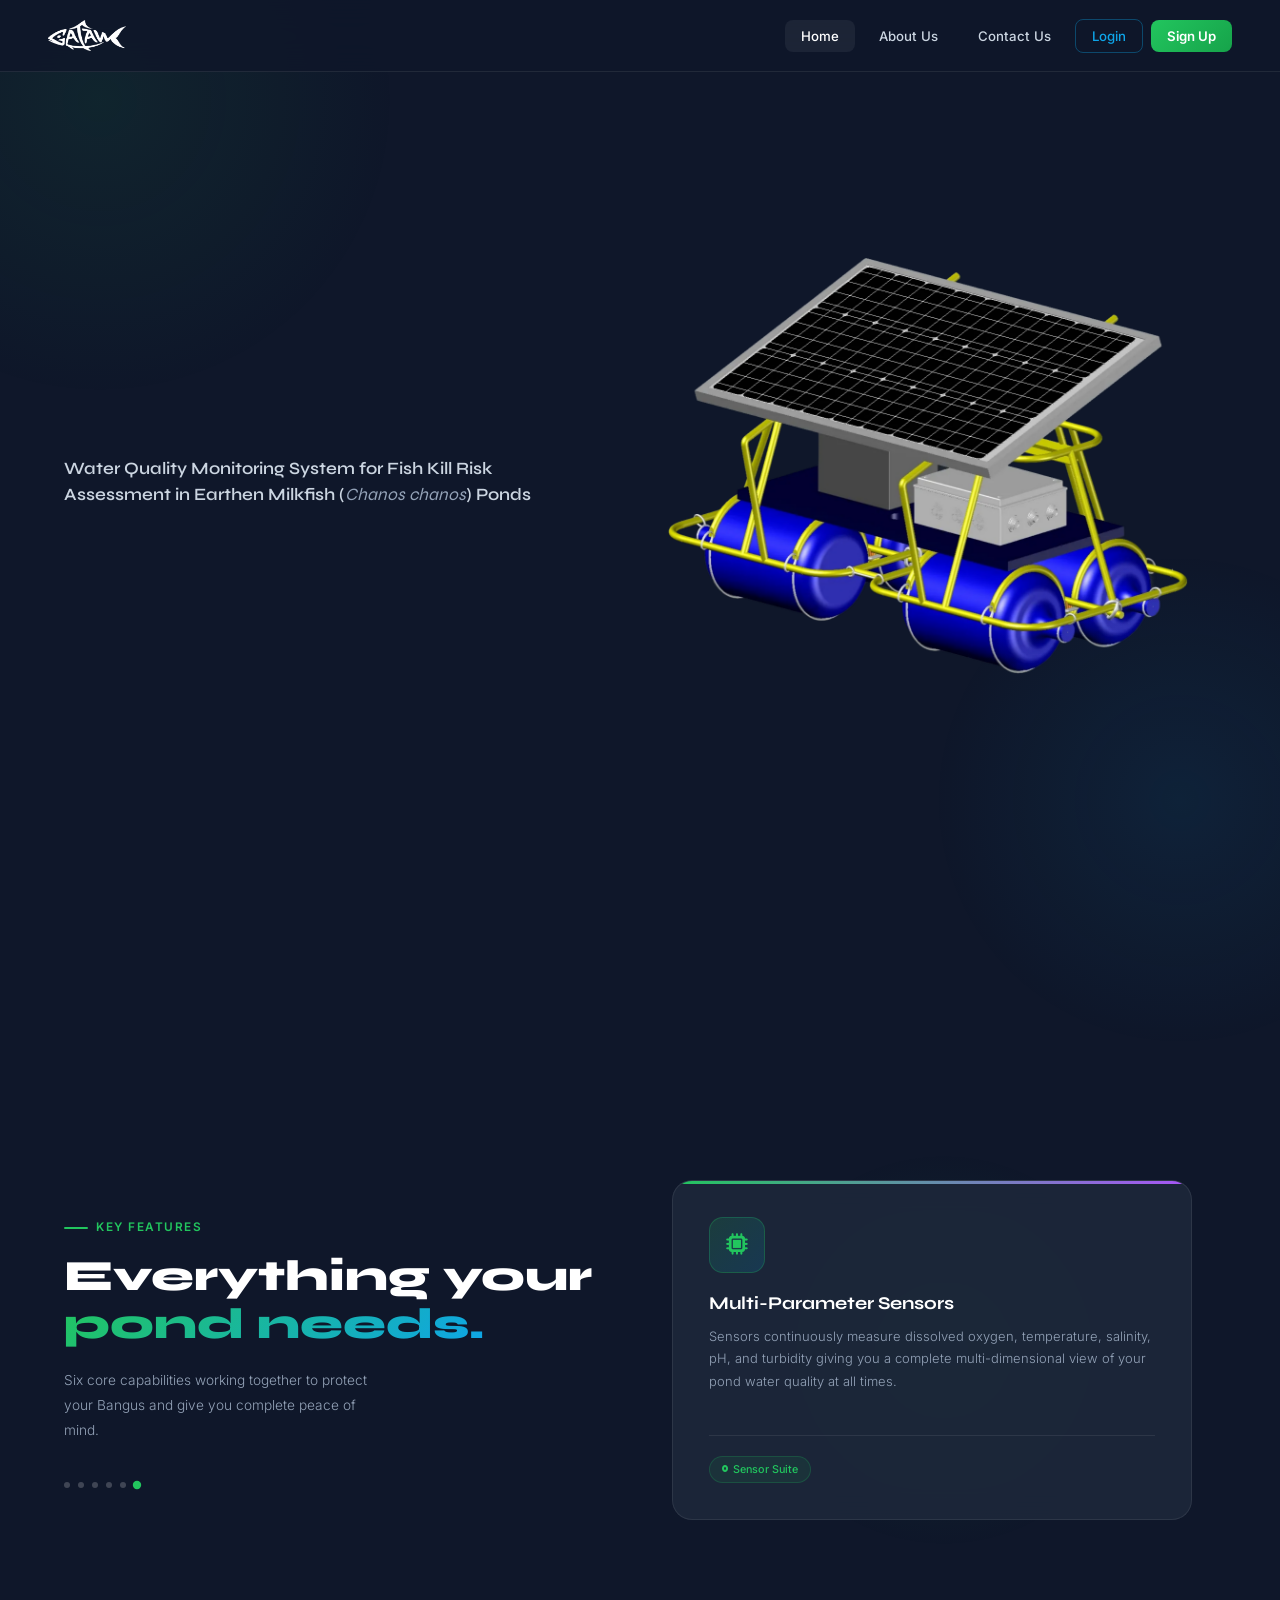
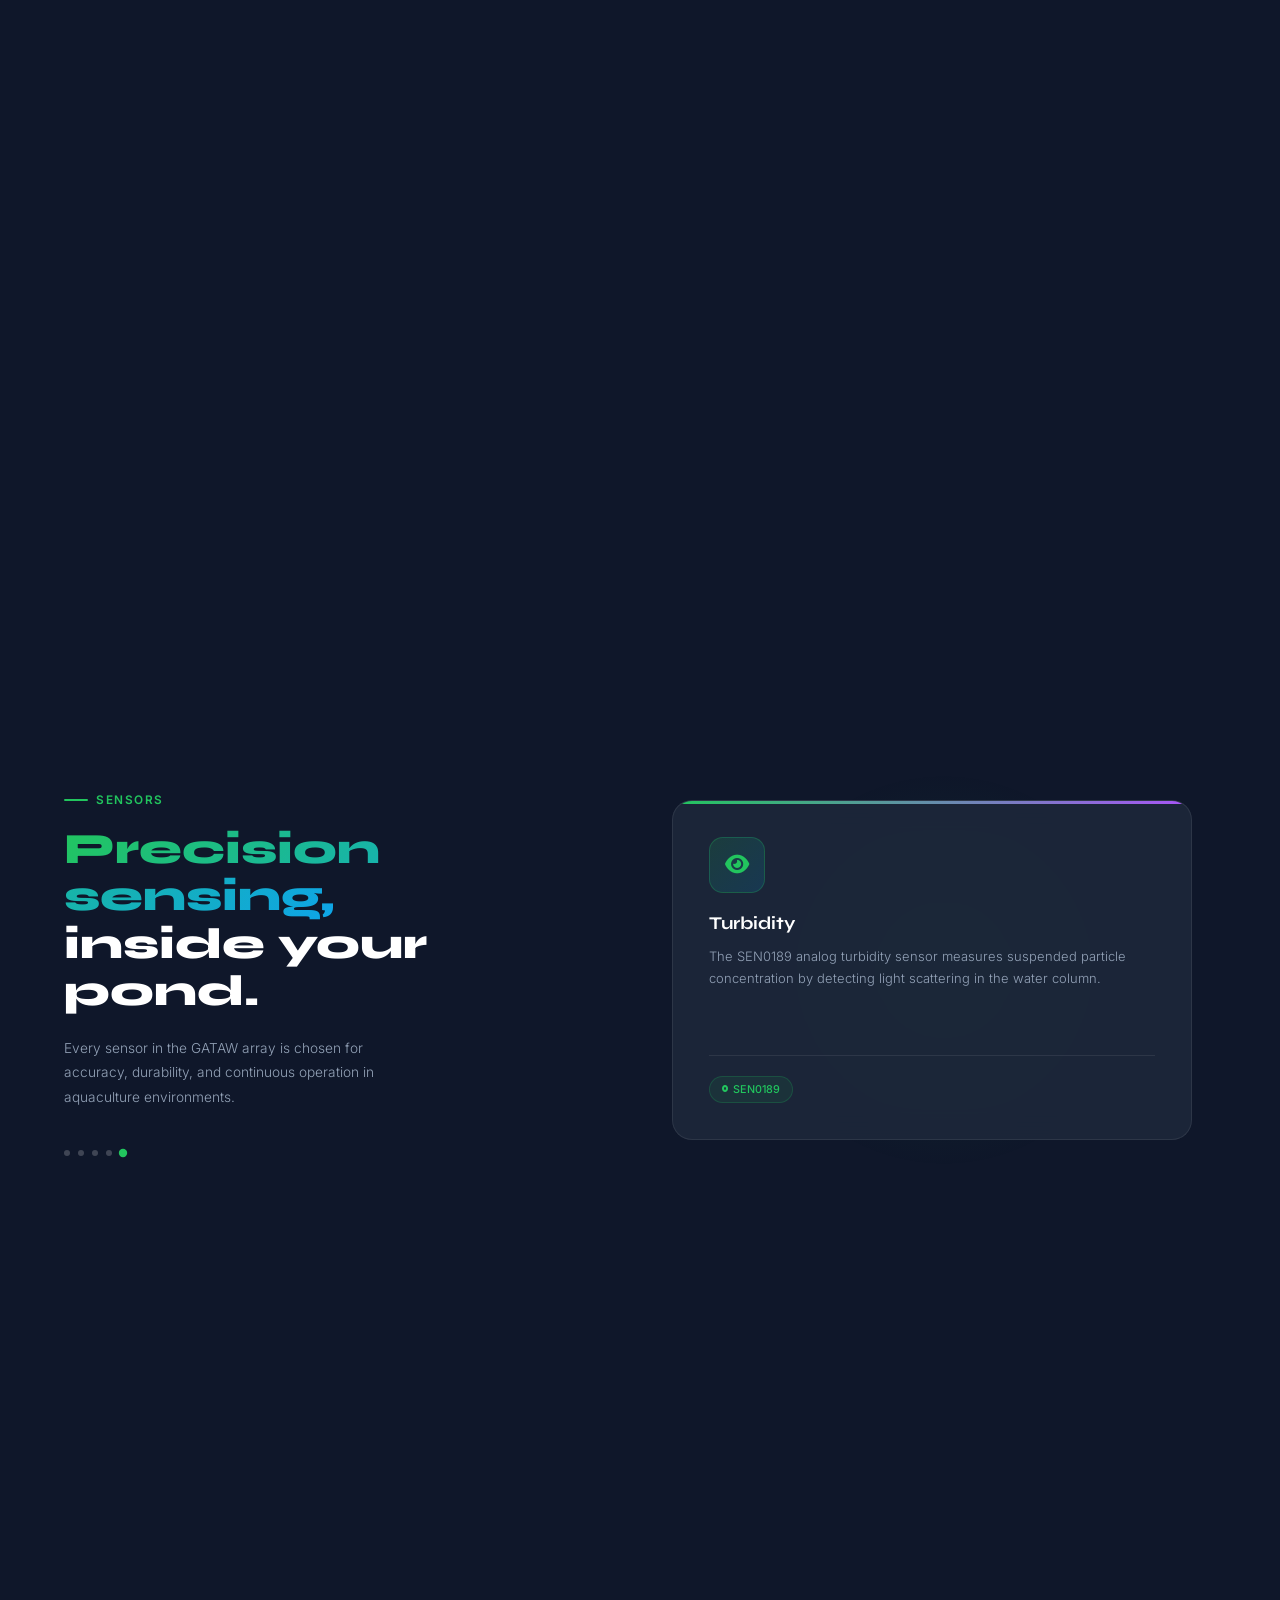
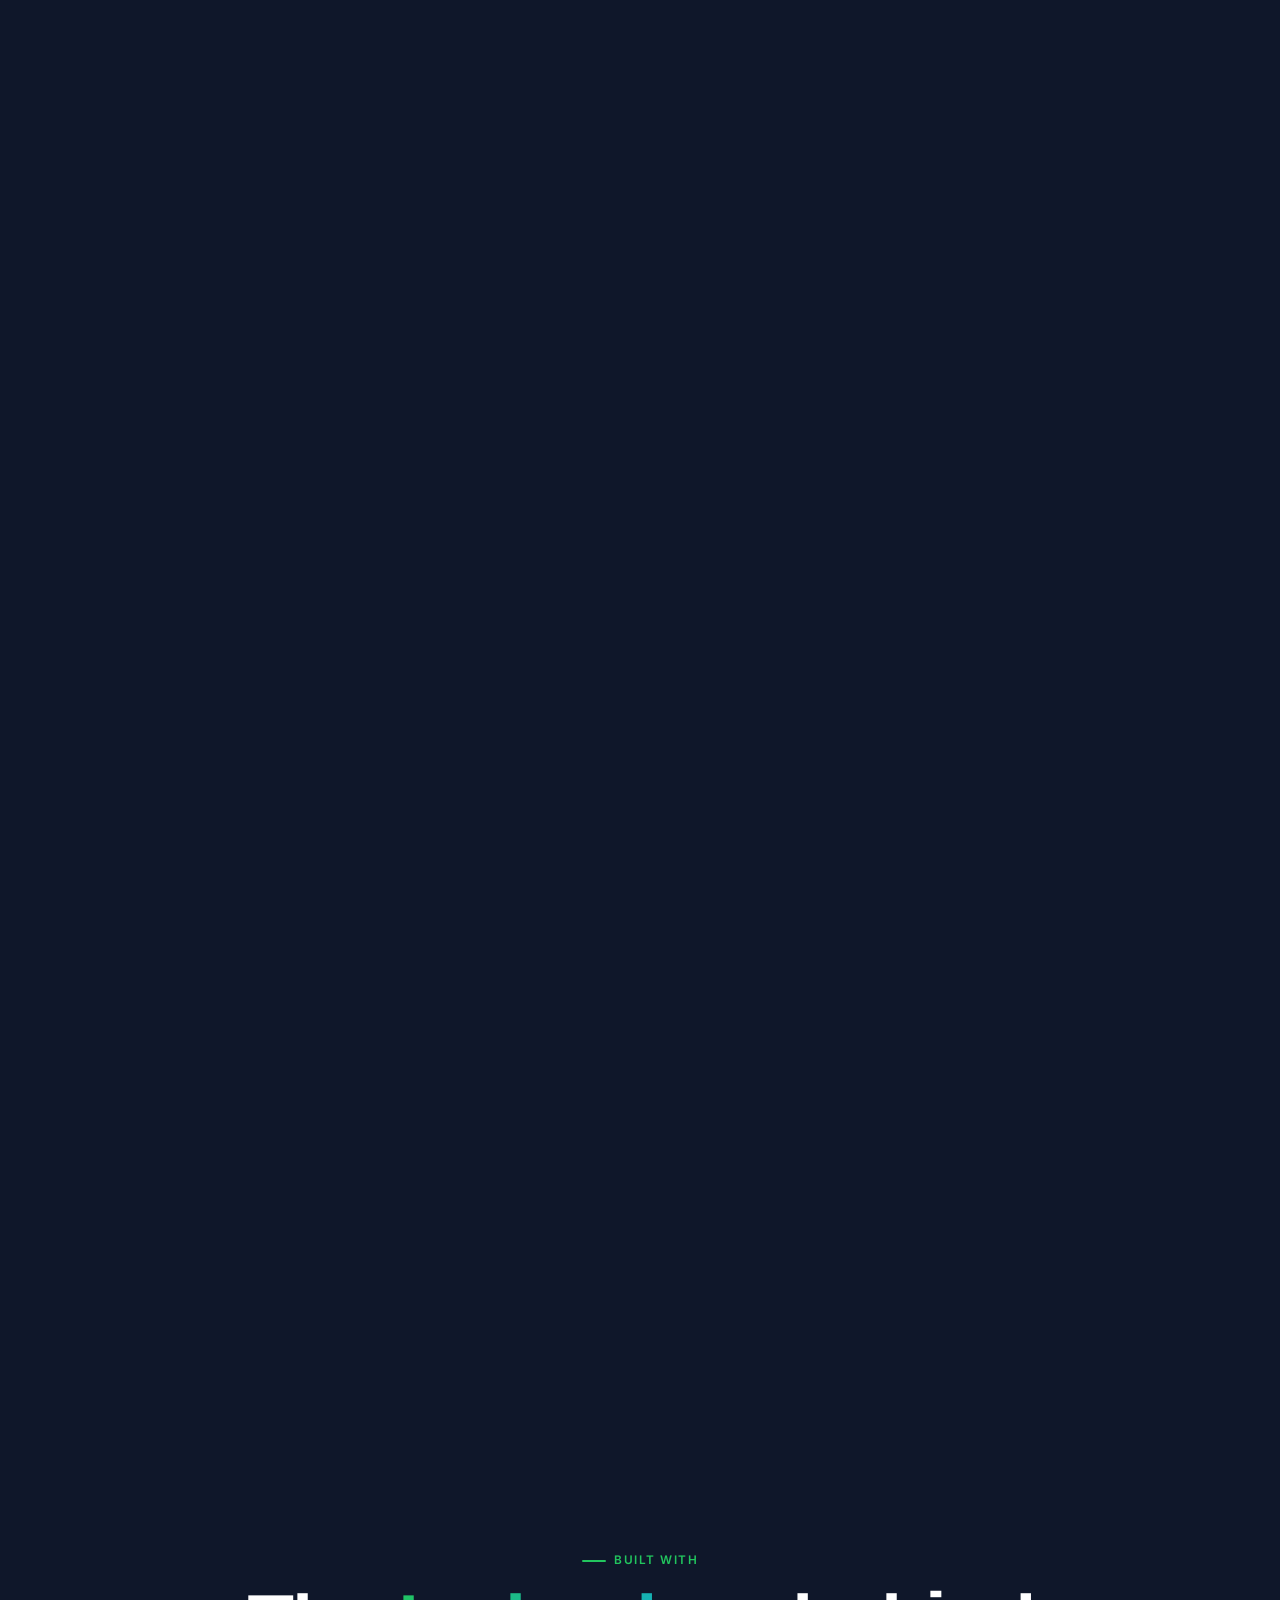
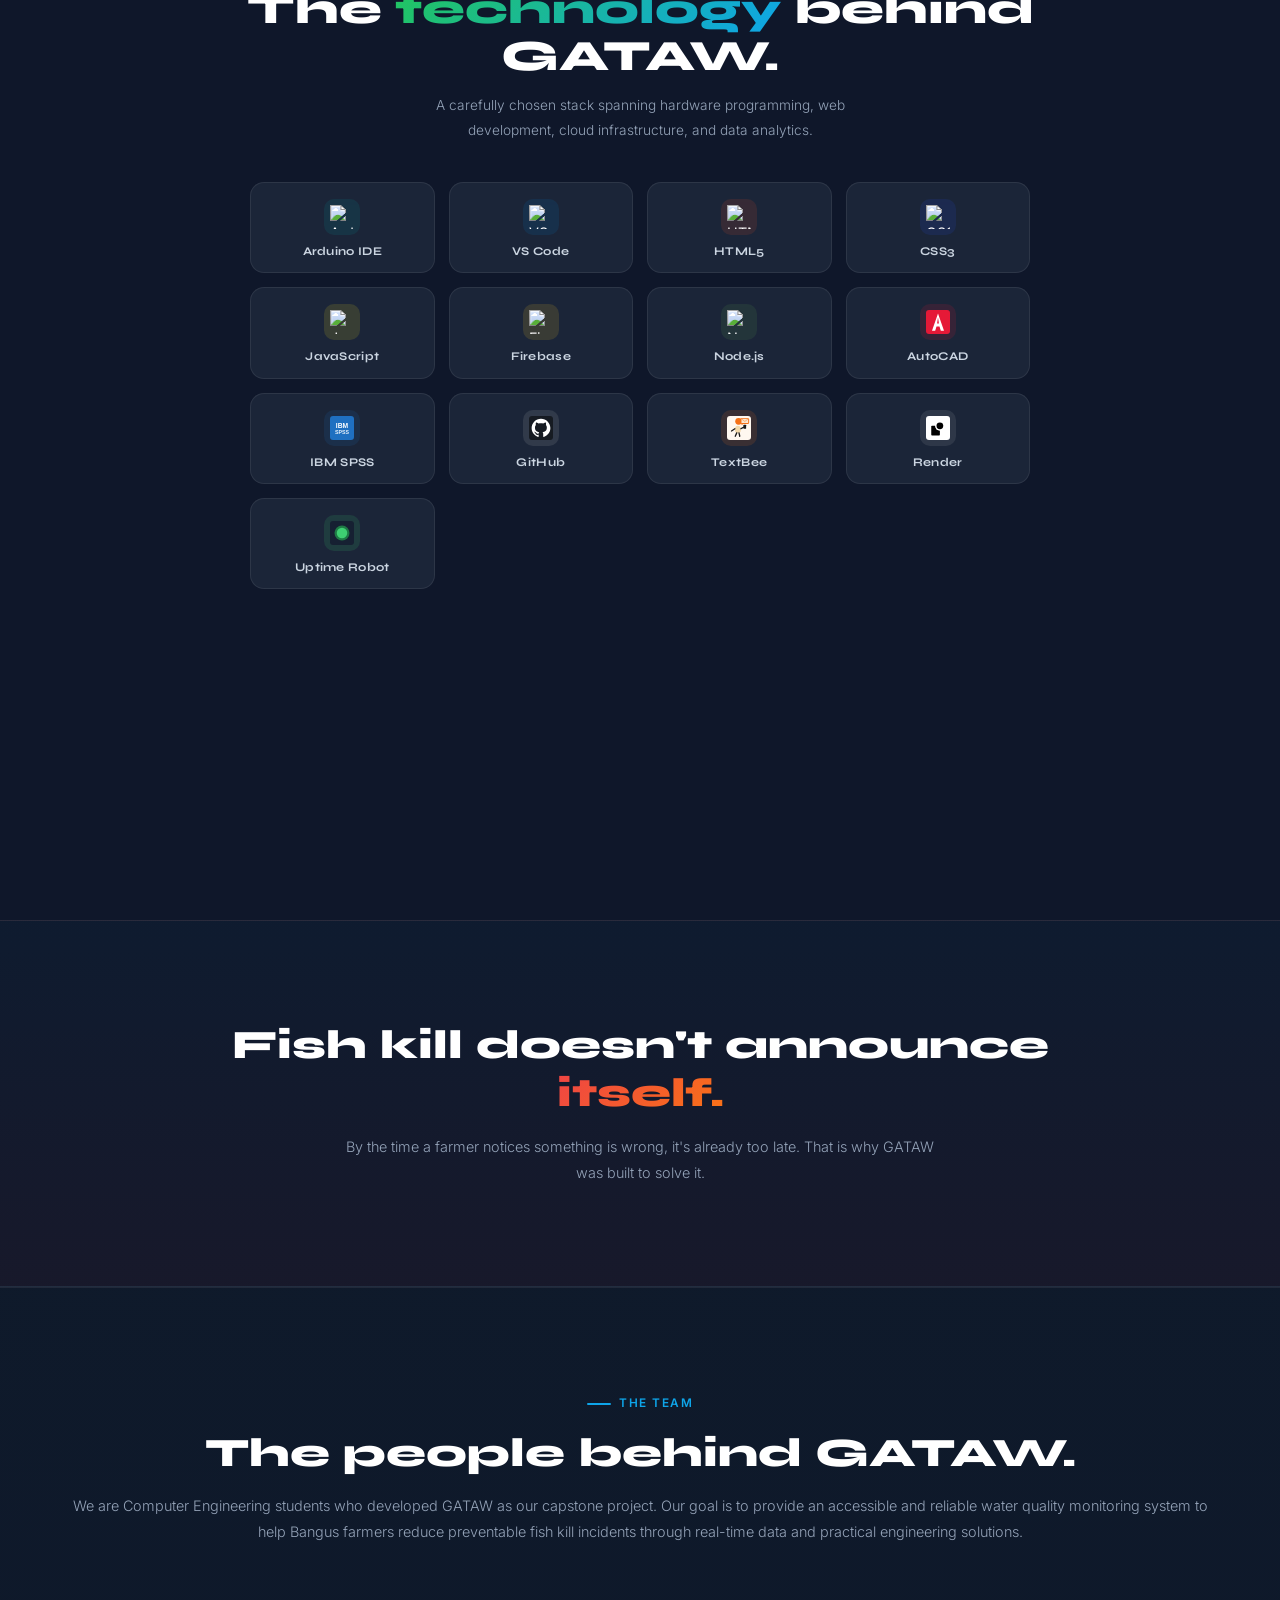
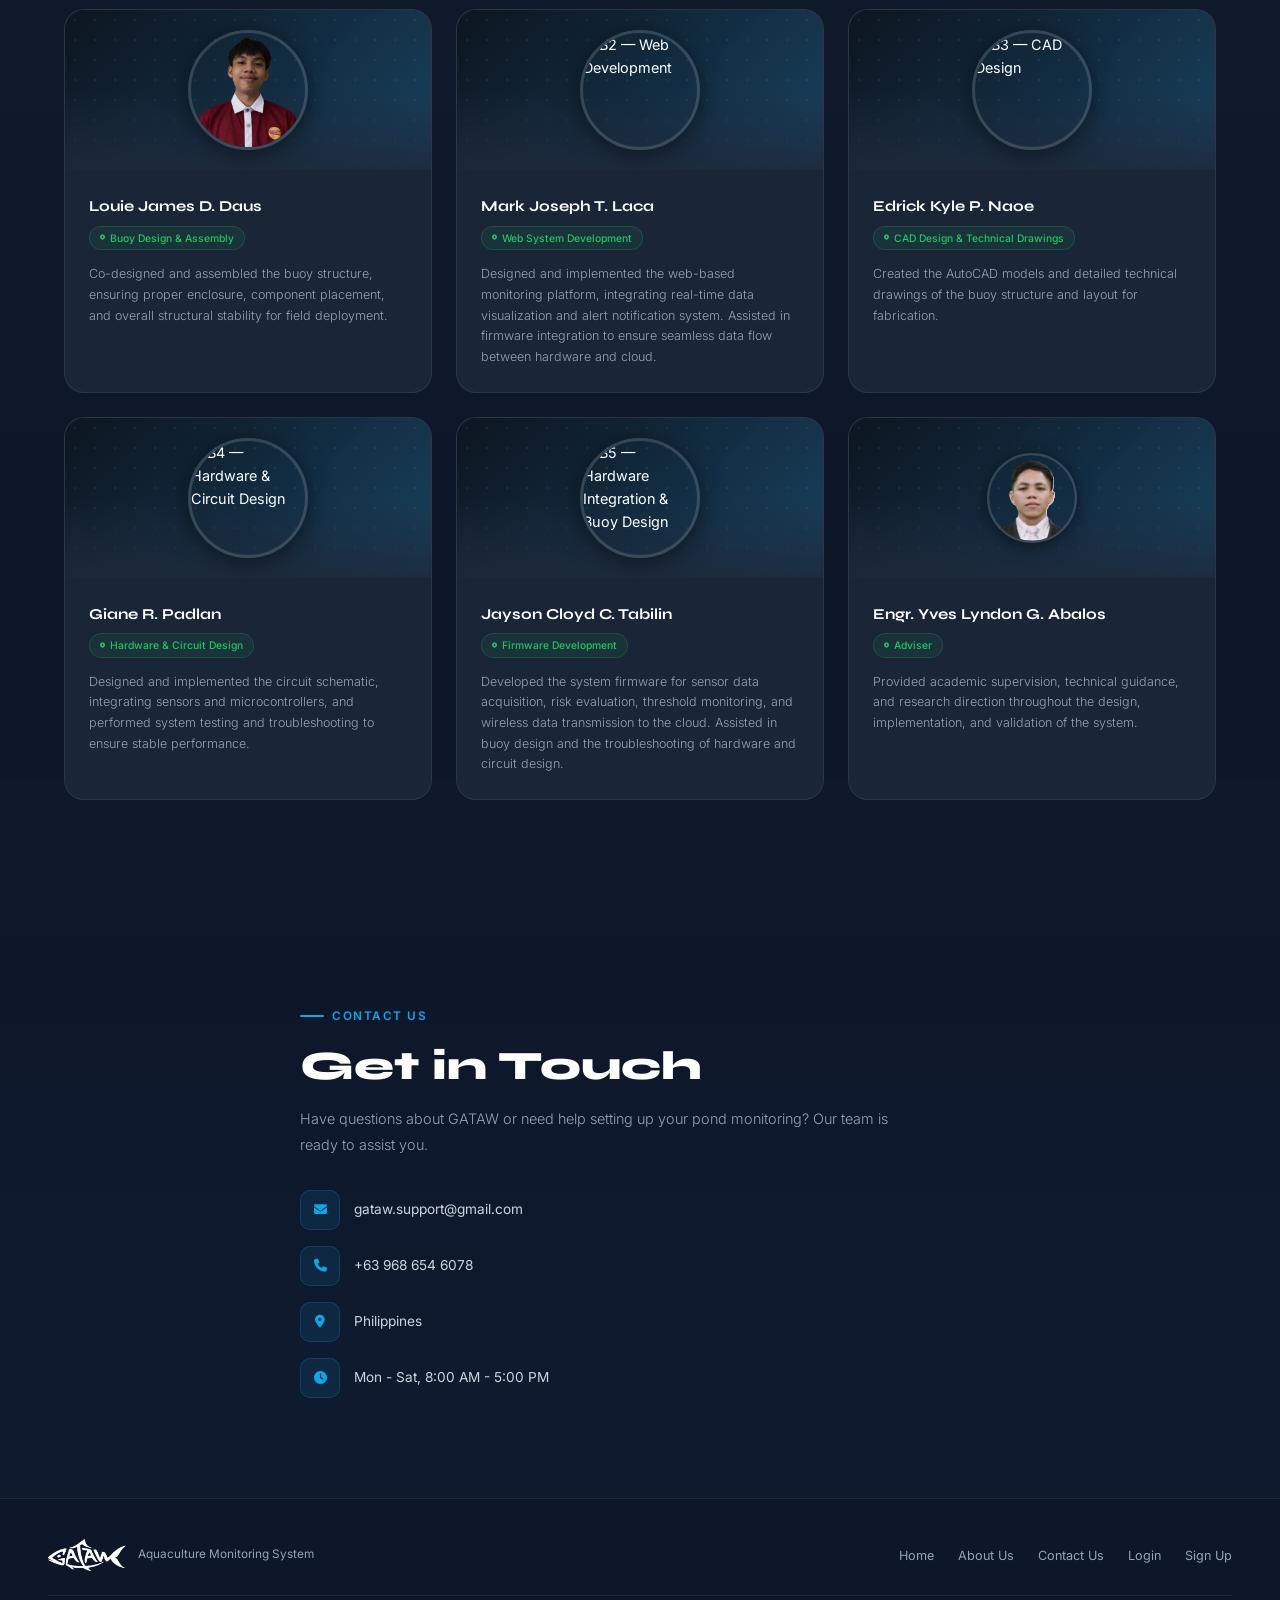
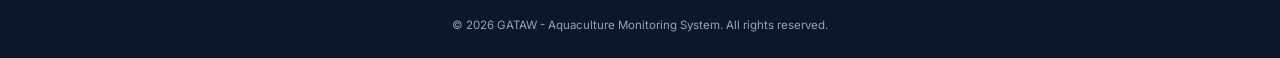
==== commit aa439236: "Add files via upload" ====
--- a/index.html
+++ b/index.html
@@ -233,16 +233,16 @@
 
 /* Tech panel */
 .tech-inner {
-  width:100%; max-width:860px; padding:0 var(--hero-pad-x);
+  width:100%; max-width:960px; padding:0 var(--hero-pad-x);
   display:flex; flex-direction:column; align-items:center;
 }
 .tech-grid {
-  display:grid; grid-template-columns:repeat(3,1fr); gap:20px;
-  width:100%; max-width:680px; margin:0 auto;
+  display:grid; grid-template-columns:repeat(4,1fr); gap:14px;
+  width:100%; max-width:780px; margin:0 auto;
 }
 .tech-item {
-  background:var(--bg-card); border:1px solid var(--border); border-radius:16px;
-  padding:22px 16px 18px; display:flex; flex-direction:column; align-items:center; gap:12px;
+  background:var(--bg-card); border:1px solid var(--border); border-radius:14px;
+  padding:16px 12px 14px; display:flex; flex-direction:column; align-items:center; gap:9px;
   backdrop-filter:blur(12px); position:relative; overflow:hidden;
   opacity:0; transform:translateY(24px);
   transition:opacity 0.5s ease calc(var(--i)*80ms),
@@ -257,7 +257,7 @@
   opacity:0; transition:opacity 0.3s;
 }
 .tech-item:hover::before { opacity:1; }
-.tech-logo { width:44px; height:44px; display:flex; align-items:center; justify-content:center; flex-shrink:0; }
+.tech-logo { width:36px; height:36px; display:flex; align-items:center; justify-content:center; flex-shrink:0; }
 .tech-logo svg,.tech-logo img { width:100%; height:100%; object-fit:contain; }
 .tech-name { font-family:'Syne',sans-serif; font-size:0.82rem; font-weight:700; color:var(--text-sub); text-align:center; line-height:1.2; letter-spacing:0.3px; }
 
@@ -378,28 +378,7 @@
 }
 .tl-badge.current { background:rgba(234,179,8,0.1); border-color:rgba(234,179,8,0.3); color:#eab308; }
 .tl-badge.upcoming { background:rgba(14,165,233,0.08); border-color:rgba(14,165,233,0.2); color:var(--blue); }
-.about-partners {
-  background:linear-gradient(180deg,transparent,rgba(14,165,233,0.03));
-  border-top:1px solid var(--border); padding:80px var(--hero-pad-x);
-}
-.about-partners-inner { max-width:100%; margin:0 auto; }
-.partners-header { text-align:center; margin-bottom:56px; }
-.partners-header .section-label { justify-content:center; }
-.partners-grid { display:grid; grid-template-columns:repeat(3,1fr); gap:20px; margin-bottom:48px; }
-.partner-card {
-  background:var(--bg-card); border:1px solid var(--border);
-  border-radius:16px; padding:28px 24px; backdrop-filter:blur(10px);
-  display:flex; flex-direction:column; align-items:center; gap:14px; text-align:center;
-  transition:border-color 0.3s, transform 0.3s;
-}
-.partner-card:hover { border-color:rgba(14,165,233,0.3); transform:translateY(-4px); }
-.partner-logo-wrap {
-  width:56px; height:56px; border-radius:14px;
-  background:rgba(14,165,233,0.1); border:1px solid rgba(14,165,233,0.2);
-  display:flex; align-items:center; justify-content:center; font-size:1.5rem; color:var(--blue);
-}
-.partner-name { font-family:'Syne',sans-serif; font-size:0.92rem; font-weight:700; }
-.partner-type { color:var(--text-muted); font-size:0.8rem; font-weight:300; }
+
 .ack-box {
   background:var(--bg-card); border:1px solid rgba(34,197,94,0.15);
   border-radius:16px; padding:32px 40px; text-align:center; backdrop-filter:blur(10px);
@@ -497,6 +476,9 @@
 @media (max-width:900px) { :root { --hero-pad-x:32px; } }
 
 @media (max-width:768px) {
+  #s-gataw {
+    font-size:clamp(2.5rem,8vw,4rem);
+  }
   :root { --hero-pad-x:20px; }
   #home { min-height:100svh; flex-direction:column; align-items:flex-start; padding-top:calc(var(--nav-h) + 32px); padding-bottom:48px; gap:32px; }
   .hero-left { width:100%; }
@@ -513,9 +495,7 @@
   .mobile-tech-section { display: block; }
   .tech-grid { grid-template-columns:repeat(2,1fr); }
   .team-grid { grid-template-columns:1fr; }
-  .partners-grid { grid-template-columns:1fr; }
   .contact-inner { grid-template-columns:1fr; }
-  .about-problem,.about-team,.about-timeline,.about-partners,#contact { padding:60px 20px; }
   .about-timeline { padding:60px 20px; }
   footer { padding:32px 20px 20px; }
   .footer-inner { flex-direction:column; align-items:flex-start; }
@@ -703,7 +683,7 @@
             <img src="images/louie.png" alt="B1 — Buoy Design & Assembly" loading="lazy">
           </div>
           <div class="team-info">
-            <h3>B1</h3>
+            <h3>Louie James D. Daus</h3>
             <div class="team-role"><i class="fas fa-circle-dot" style="font-size:0.5em"></i> Buoy Design & Assembly</div>
             <p>Co-designed and assembled the buoy structure, ensuring proper enclosure, component placement, and overall structural stability for field deployment.</p>
           </div>
@@ -716,9 +696,9 @@
             <img src="images/joseph.png" alt="B2 — Web Development" loading="lazy">
           </div>
           <div class="team-info">
-            <h3>B2</h3>
-            <div class="team-role"><i class="fas fa-circle-dot" style="font-size:0.5em"></i> Web Development</div>
-            <p>Developed the monitoring website and implemented the threshold-based alert system.</p>
+            <h3>Mark Joseph T. Laca</h3>
+            <div class="team-role"><i class="fas fa-circle-dot" style="font-size:0.5em"></i> Web System Development</div>
+            <p>Designed and implemented the web-based monitoring platform, integrating real-time data visualization and alert notification system. Assisted in firmware integration to ensure seamless data flow between hardware and cloud.</p>
           </div>
         </div>
 
@@ -729,7 +709,7 @@
             <img src="images/edrick.png" alt="B3 — CAD Design" loading="lazy">
           </div>
           <div class="team-info">
-            <h3>B3</h3>
+            <h3>Edrick Kyle P. Naoe</h3>
             <div class="team-role"><i class="fas fa-circle-dot" style="font-size:0.5em"></i>CAD Design & Technical Drawings</div>
             <p>Created the AutoCAD models and detailed technical drawings of the buoy structure and layout for fabrication.</p>
           </div>
@@ -742,9 +722,9 @@
             <img src="images/giane.png" alt="B4 — Hardware & Circuit Design" loading="lazy">
           </div>
           <div class="team-info">
-            <h3>B4</h3>
+            <h3>Giane R. Padlan</h3>
             <div class="team-role"><i class="fas fa-circle-dot" style="font-size:0.5em"></i> Hardware & Circuit Design</div>
-            <p>Designed the circuit schematic, integrated sensors and microcontrollers, and conducted system testing and troubleshooting to ensure stable performance.</p>
+            <p>Designed and implemented the circuit schematic, integrating sensors and microcontrollers, and performed system testing and troubleshooting to ensure stable performance.</p>
           </div>
         </div>
 
@@ -755,9 +735,9 @@
             <img src="images/jayson.png" alt="B5 — Hardware Integration & Buoy Design" loading="lazy">
           </div>
           <div class="team-info">
-            <h3>B5</h3>
-            <div class="team-role"><i class="fas fa-circle-dot" style="font-size:0.5em"></i>Hardware Integration & Buoy Design</div>
-            <p>              Co-designed the buoy structure and assisted in hardware integration, schematic refinement, conducted system testing and troubleshooting to ensure stable performance.</p>
+            <h3>Jayson Cloyd C. Tabilin</h3>
+            <div class="team-role"><i class="fas fa-circle-dot" style="font-size:0.5em"></i> Firmware Development</div>
+            <p>Developed the system firmware for sensor data acquisition, risk evaluation, threshold monitoring, and wireless data transmission to the cloud. Assisted in buoy design and the troubleshooting of hardware and circuit design.</p>
           </div>
         </div>
 
@@ -765,10 +745,10 @@
         <div class="team-card reveal" data-delay="200">
           <!-- Replace "images/team-b6-bg.jpg" with your background image filename -->
           <div class="team-avatar">
-            <img src="images/team-b6.jpg" alt="B6 — Adviser" loading="lazy">
+            <img src="images/yves.png" alt="B6 — Adviser" loading="lazy" style="transform:scale(0.75);">
           </div>
           <div class="team-info">
-            <h3>B6</h3>
+            <h3>Engr. Yves Lyndon G. Abalos</h3>
             <div class="team-role"><i class="fas fa-circle-dot" style="font-size:0.5em"></i> Adviser</div>
             <p>Provided academic supervision, technical guidance, and research direction throughout the design, implementation, and validation of the system.</p>
           </div>
@@ -777,21 +757,6 @@
       </div><!-- /team-grid -->
     </div>
   </div>
-
-  <div class="about-partners">
-    <div class="about-partners-inner">
-      <div class="partners-header reveal">
-        <div class="section-label">Partners & Support</div>
-        <h2 class="section-title">We didn't build this alone.</h2>
-      </div>
-      <div class="partners-grid">
-        <div class="partner-card reveal" data-delay="0"><div class="partner-logo-wrap"><i class="fas fa-university"></i></div><div><div class="partner-name">State University</div><div class="partner-type">Academic Institution</div></div></div>
-        <div class="partner-card reveal" data-delay="100"><div class="partner-logo-wrap"><i class="fas fa-fish"></i></div><div><div class="partner-name">BFAR</div><div class="partner-type">Bureau of Fisheries & Aquatic Resources</div></div></div>
-        <div class="partner-card reveal" data-delay="200"><div class="partner-logo-wrap"><i class="fas fa-building-columns"></i></div><div><div class="partner-name">Local Government Unit</div><div class="partner-type">Pangasinan Province</div></div></div>
-      </div>
-    </div>
-  </div>
-</section>
 
 <!-- CONTACT -->
 <section id="contact">
@@ -802,7 +767,7 @@
       <p class="section-desc">Have questions about GATAW or need help setting up your pond monitoring? Our team is ready to assist you.</p>
       <ul class="contact-info-list">
         <li><i class="fas fa-envelope"></i><span>gataw.support&#64;gmail&#46;com</span></li>
-        <li><i class="fas fa-phone"></i><span>+63 (2) 8XXX-XXXX</span></li>
+        <li><i class="fas fa-phone"></i><span>+63 968 654 6078</span></li>
         <li><i class="fas fa-location-dot"></i><span>Philippines</span></li>
         <li><i class="fas fa-clock"></i><span>Mon - Sat, 8:00 AM - 5:00 PM</span></li>
       </ul>
@@ -855,7 +820,11 @@
   {name:'Firebase',accent:'linear-gradient(135deg,#ffca28,#f57c00)',bg:'#FFCA2822',src:BASE+'firebase/firebase-original.svg'},
   {name:'Node.js',accent:'linear-gradient(135deg,#5fa04e,#3d7a30)',bg:'#5FA04E22',src:BASE+'nodejs/nodejs-original.svg'},
   {name:'AutoCAD',accent:'linear-gradient(135deg,#e51937,#b01029)',bg:'#E5193722',svg:'<svg viewBox="0 0 128 128" xmlns="http://www.w3.org/2000/svg"><rect width="128" height="128" rx="16" fill="#E51937"/><path d="M64 18 L96 110 H79 L72 88 H56 L49 110 H32 Z M64 40 L59 72 H69 Z" fill="white"/></svg>'},
-  {name:'IBM SPSS',accent:'linear-gradient(135deg,#1f70c1,#0f4c8a)',bg:'#1F70C122',svg:'<svg viewBox="0 0 128 128" xmlns="http://www.w3.org/2000/svg"><rect width="128" height="128" rx="16" fill="#1F70C1"/><text x="50%" y="52" dominant-baseline="middle" text-anchor="middle" font-family="Arial,sans-serif" font-size="36" font-weight="900" fill="white">IBM</text><text x="50%" y="90" dominant-baseline="middle" text-anchor="middle" font-family="Arial,sans-serif" font-size="28" font-weight="700" fill="white" opacity="0.9">SPSS</text></svg>'}
+  {name:'IBM SPSS',accent:'linear-gradient(135deg,#1f70c1,#0f4c8a)',bg:'#1F70C122',svg:'<svg viewBox="0 0 128 128" xmlns="http://www.w3.org/2000/svg"><rect width="128" height="128" rx="16" fill="#1F70C1"/><text x="50%" y="52" dominant-baseline="middle" text-anchor="middle" font-family="Arial,sans-serif" font-size="36" font-weight="900" fill="white">IBM</text><text x="50%" y="90" dominant-baseline="middle" text-anchor="middle" font-family="Arial,sans-serif" font-size="28" font-weight="700" fill="white" opacity="0.9">SPSS</text></svg>'},
+  {name:'GitHub',accent:'linear-gradient(135deg,#ffffff,#a0aec0)',bg:'#ffffff18',svg:'<svg viewBox="0 0 128 128" xmlns="http://www.w3.org/2000/svg"><rect width="128" height="128" rx="16" fill="#161b22"/><path fill-rule="evenodd" clip-rule="evenodd" d="M64 14C36.4 14 14 36.4 14 64c0 22.1 14.3 40.8 34.2 47.4 2.5.5 3.4-1.1 3.4-2.4 0-1.2 0-4.3-.1-8.5-13.9 3-16.8-6.7-16.8-6.7-2.3-5.8-5.6-7.3-5.6-7.3-4.5-3.1.3-3 .3-3 5 .3 7.6 5.1 7.6 5.1 4.4 7.6 11.6 5.4 14.4 4.1.4-3.2 1.7-5.4 3.1-6.6-11.1-1.3-22.7-5.5-22.7-24.6 0-5.4 1.9-9.9 5.1-13.3-.5-1.3-2.2-6.3.5-13.1 0 0 4.2-1.3 13.7 5.1 4-1.1 8.2-1.6 12.4-1.7 4.2 0 8.5.6 12.4 1.7 9.5-6.5 13.7-5.1 13.7-5.1 2.7 6.8 1 11.8.5 13.1 3.2 3.5 5.1 7.9 5.1 13.3 0 19.1-11.6 23.3-22.7 24.5 1.8 1.5 3.4 4.6 3.4 9.3 0 6.7-.1 12.1-.1 13.7 0 1.3.9 2.9 3.4 2.4C99.7 104.8 114 86.1 114 64c0-27.6-22.4-50-50-50z" fill="white"/></svg>'},
+  {name:'TextBee',accent:'linear-gradient(135deg,#f97316,#eab308)',bg:'#f9731622',svg:'<svg viewBox="0 0 128 128" xmlns="http://www.w3.org/2000/svg"><rect width="128" height="128" rx="16" fill="#fff8f0"/><!-- honeycomb head --><circle cx="62" cy="28" r="18" fill="#f97316"/><circle cx="62" cy="28" r="18" fill="url(#hc)" opacity="0.35"/><!-- body --><ellipse cx="58" cy="72" rx="16" ry="20" fill="#f5ddb0"/><ellipse cx="58" cy="72" rx="16" ry="20" fill="url(#hc2)" opacity="0.2"/><!-- left arm --><line x1="42" y1="68" x2="24" y2="80" stroke="#1a1a1a" stroke-width="7" stroke-linecap="round"/><!-- right arm holding phone --><line x1="74" y1="68" x2="92" y2="58" stroke="#1a1a1a" stroke-width="7" stroke-linecap="round"/><rect x="88" y="46" width="14" height="22" rx="3" fill="#1a1a1a"/><!-- legs --><line x1="52" y1="90" x2="44" y2="108" stroke="#1a1a1a" stroke-width="7" stroke-linecap="round"/><line x1="64" y1="90" x2="68" y2="108" stroke="#1a1a1a" stroke-width="7" stroke-linecap="round"/><!-- speech bubble --><rect x="72" y="10" width="46" height="32" rx="8" fill="#f97316"/><rect x="72" y="10" width="46" height="32" rx="8" fill="url(#hc3)" opacity="0.3"/><!-- envelope in bubble --><rect x="77" y="15" width="36" height="22" rx="3" fill="#fff3e0" opacity="0.9"/><polyline points="77,15 95,29 113,15" fill="none" stroke="#f97316" stroke-width="2.5"/><!-- bubble tail --><polygon points="80,42 72,50 88,42" fill="#f97316"/><defs><pattern id="hc" patternUnits="userSpaceOnUse" width="10" height="11.5" patternTransform="scale(0.7)"><polygon points="5,0 10,2.9 10,8.7 5,11.5 0,8.7 0,2.9" fill="none" stroke="#c2410c" stroke-width="0.8"/></pattern><pattern id="hc2" patternUnits="userSpaceOnUse" width="10" height="11.5" patternTransform="scale(0.7)"><polygon points="5,0 10,2.9 10,8.7 5,11.5 0,8.7 0,2.9" fill="none" stroke="#92400e" stroke-width="0.8"/></pattern><pattern id="hc3" patternUnits="userSpaceOnUse" width="10" height="11.5" patternTransform="scale(0.7)"><polygon points="5,0 10,2.9 10,8.7 5,11.5 0,8.7 0,2.9" fill="none" stroke="#9a3412" stroke-width="0.8"/></pattern></defs></svg>'},
+  {name:'Render',accent:'linear-gradient(135deg,#ffffff,#cccccc)',bg:'#ffffff15',svg:'<svg viewBox="0 0 128 128" xmlns="http://www.w3.org/2000/svg"><rect width="128" height="128" rx="16" fill="#ffffff"/><!-- Render "r" lettermark: square base with circle top-right --><rect x="28" y="52" width="46" height="52" rx="4" fill="#000000"/><!-- circle notch top-right of the square --><circle cx="74" cy="52" r="26" fill="#ffffff"/><!-- re-fill the overlapping area to create the cutout shape --><circle cx="74" cy="52" r="18" fill="#000000"/></svg>'},
+  {name:'Uptime Robot',accent:'linear-gradient(135deg,#3ecf72,#25a55a)',bg:'#3ecf7222',svg:'<svg viewBox="0 0 128 128" xmlns="http://www.w3.org/2000/svg"><rect width="128" height="128" rx="16" fill="#162032"/><!-- outer dark green ring --><circle cx="64" cy="64" r="40" fill="#1e7a45"/><!-- inner bright green circle --><circle cx="64" cy="64" r="28" fill="#3ecf72"/></svg>'}
 ];
 
 /* ─── SPLASH ─── */
